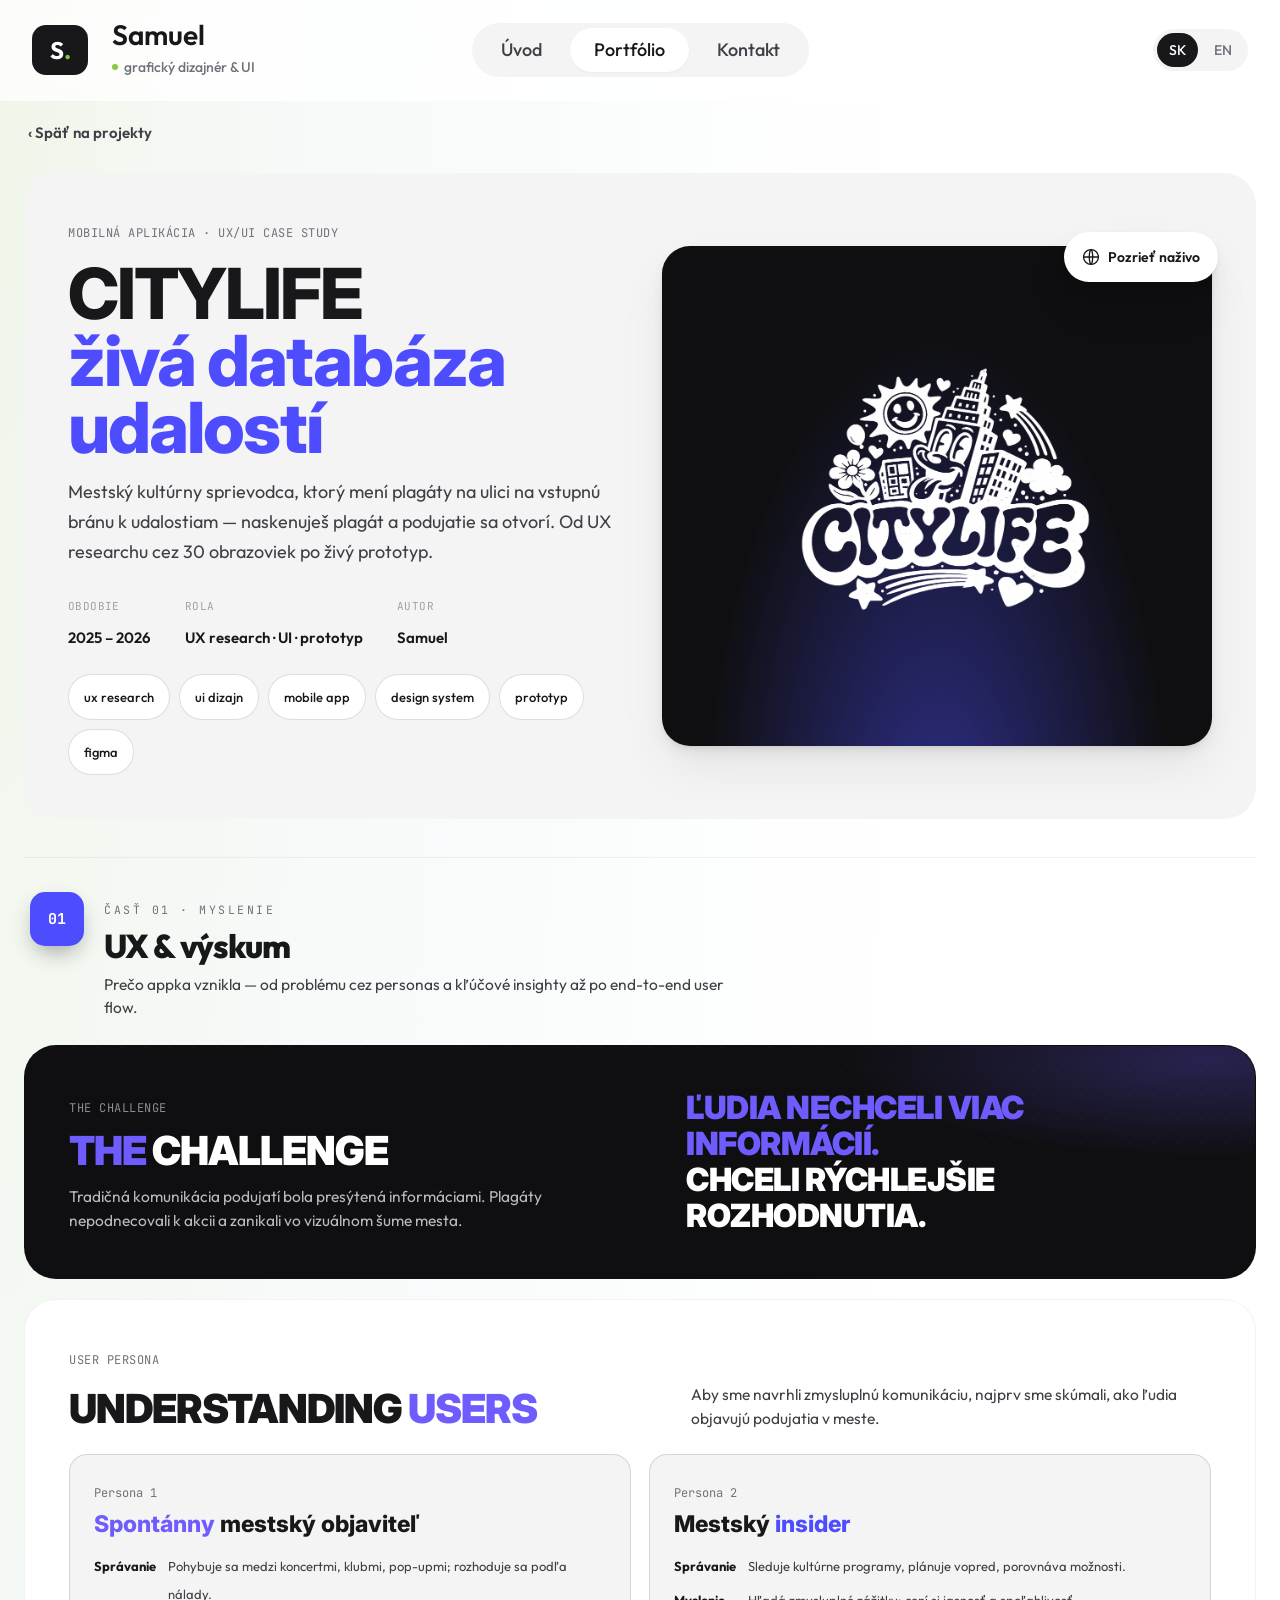
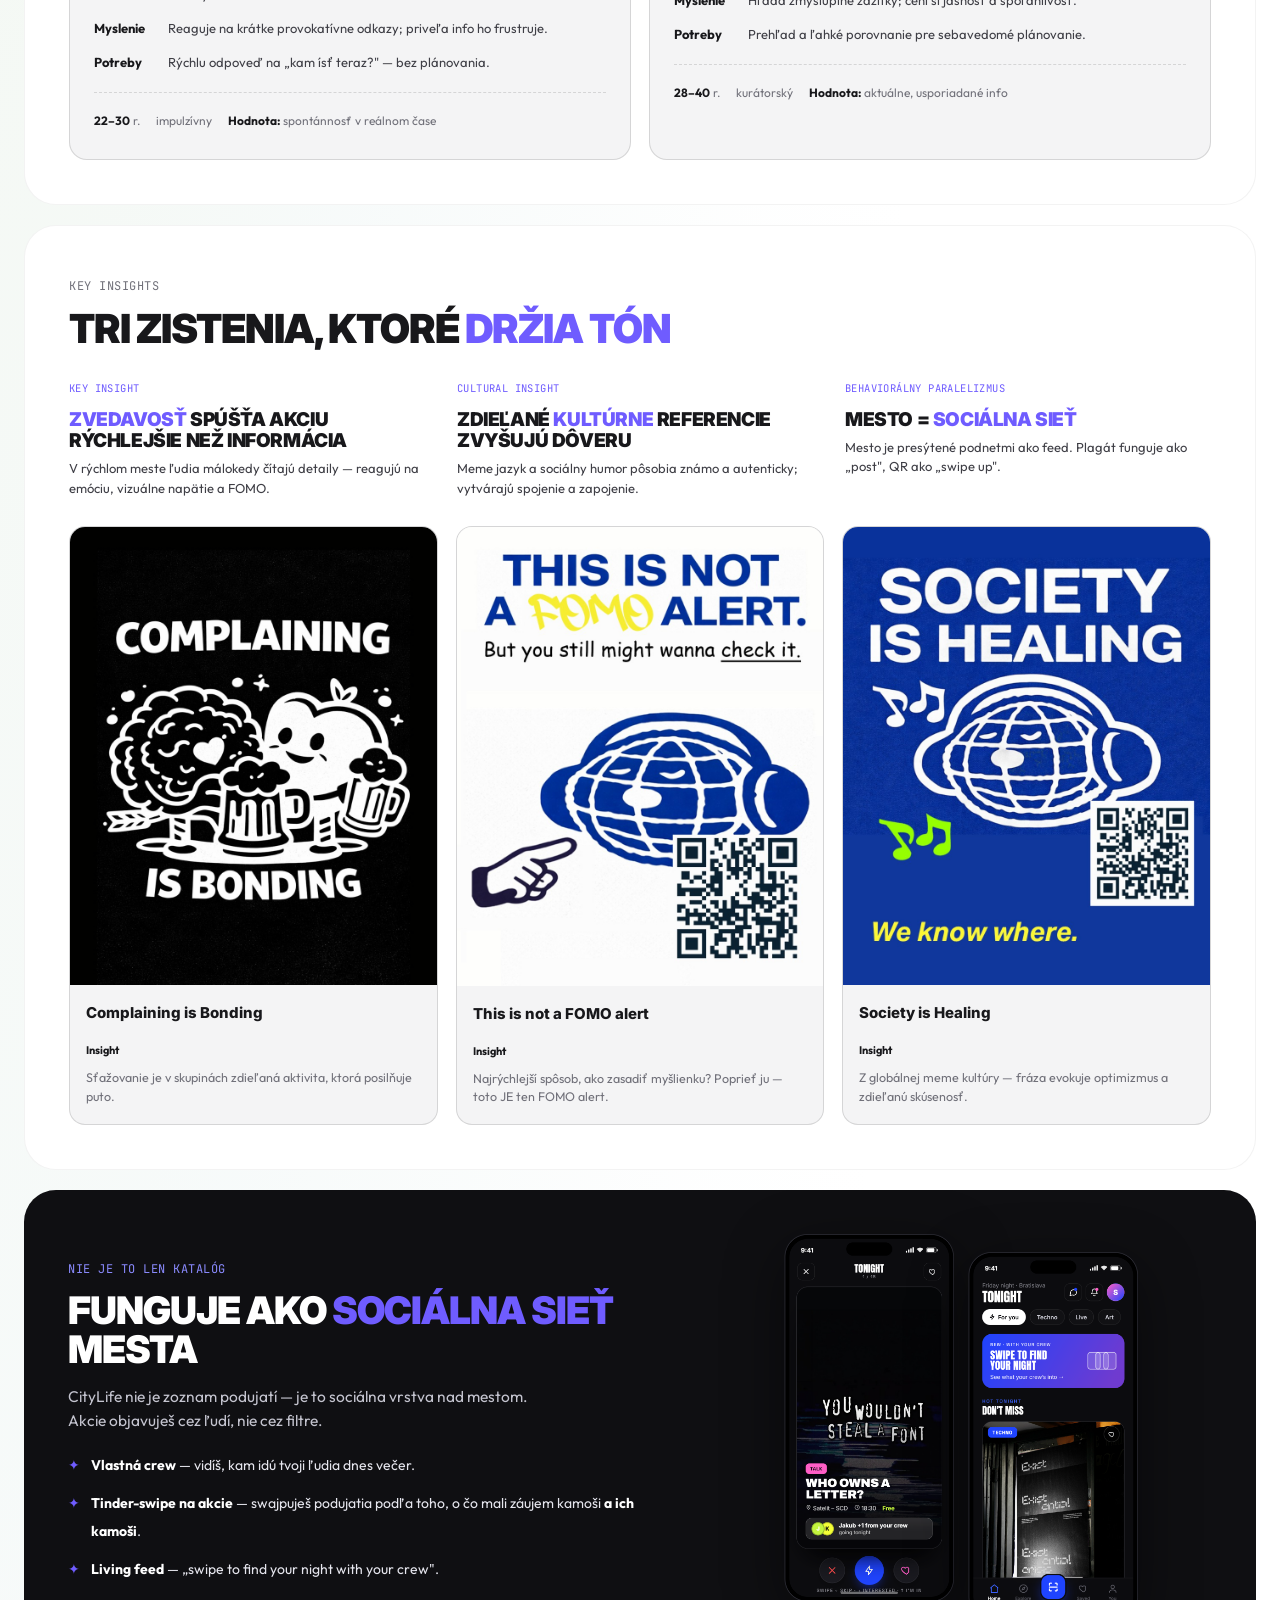
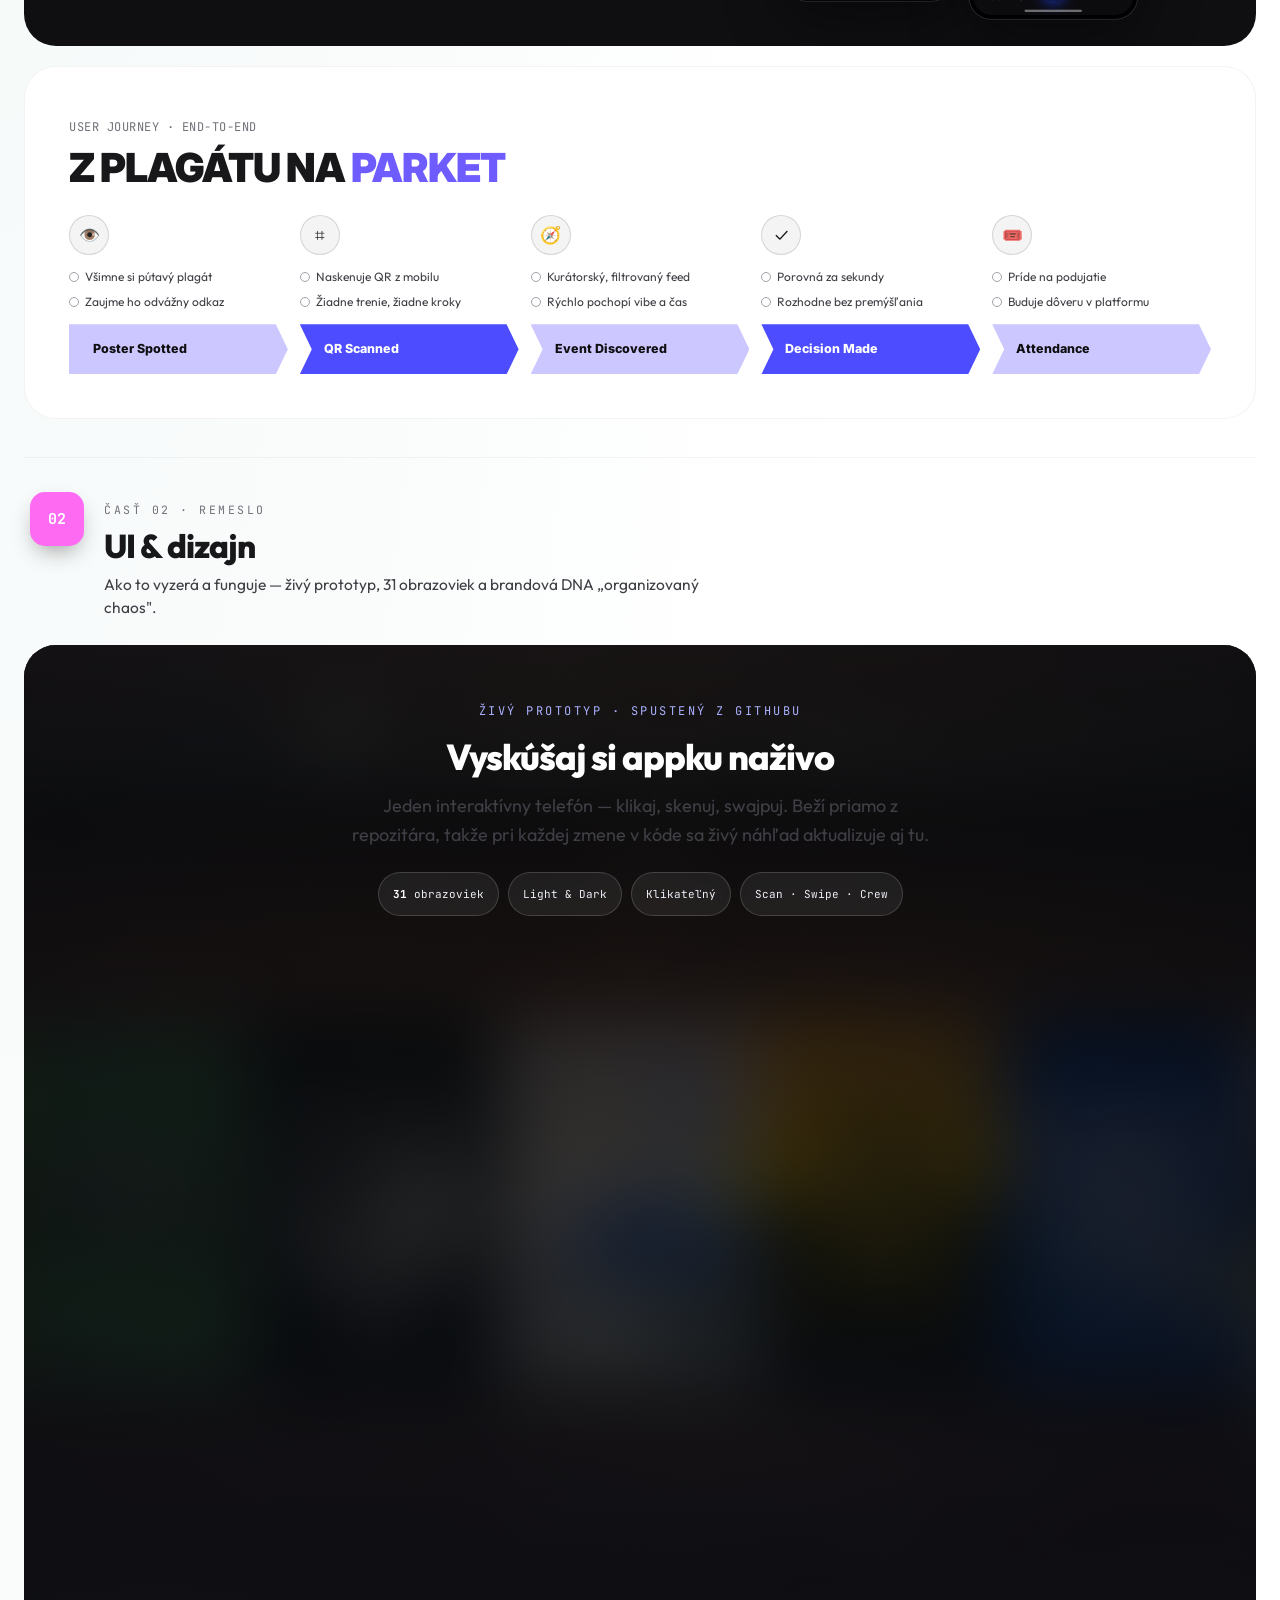
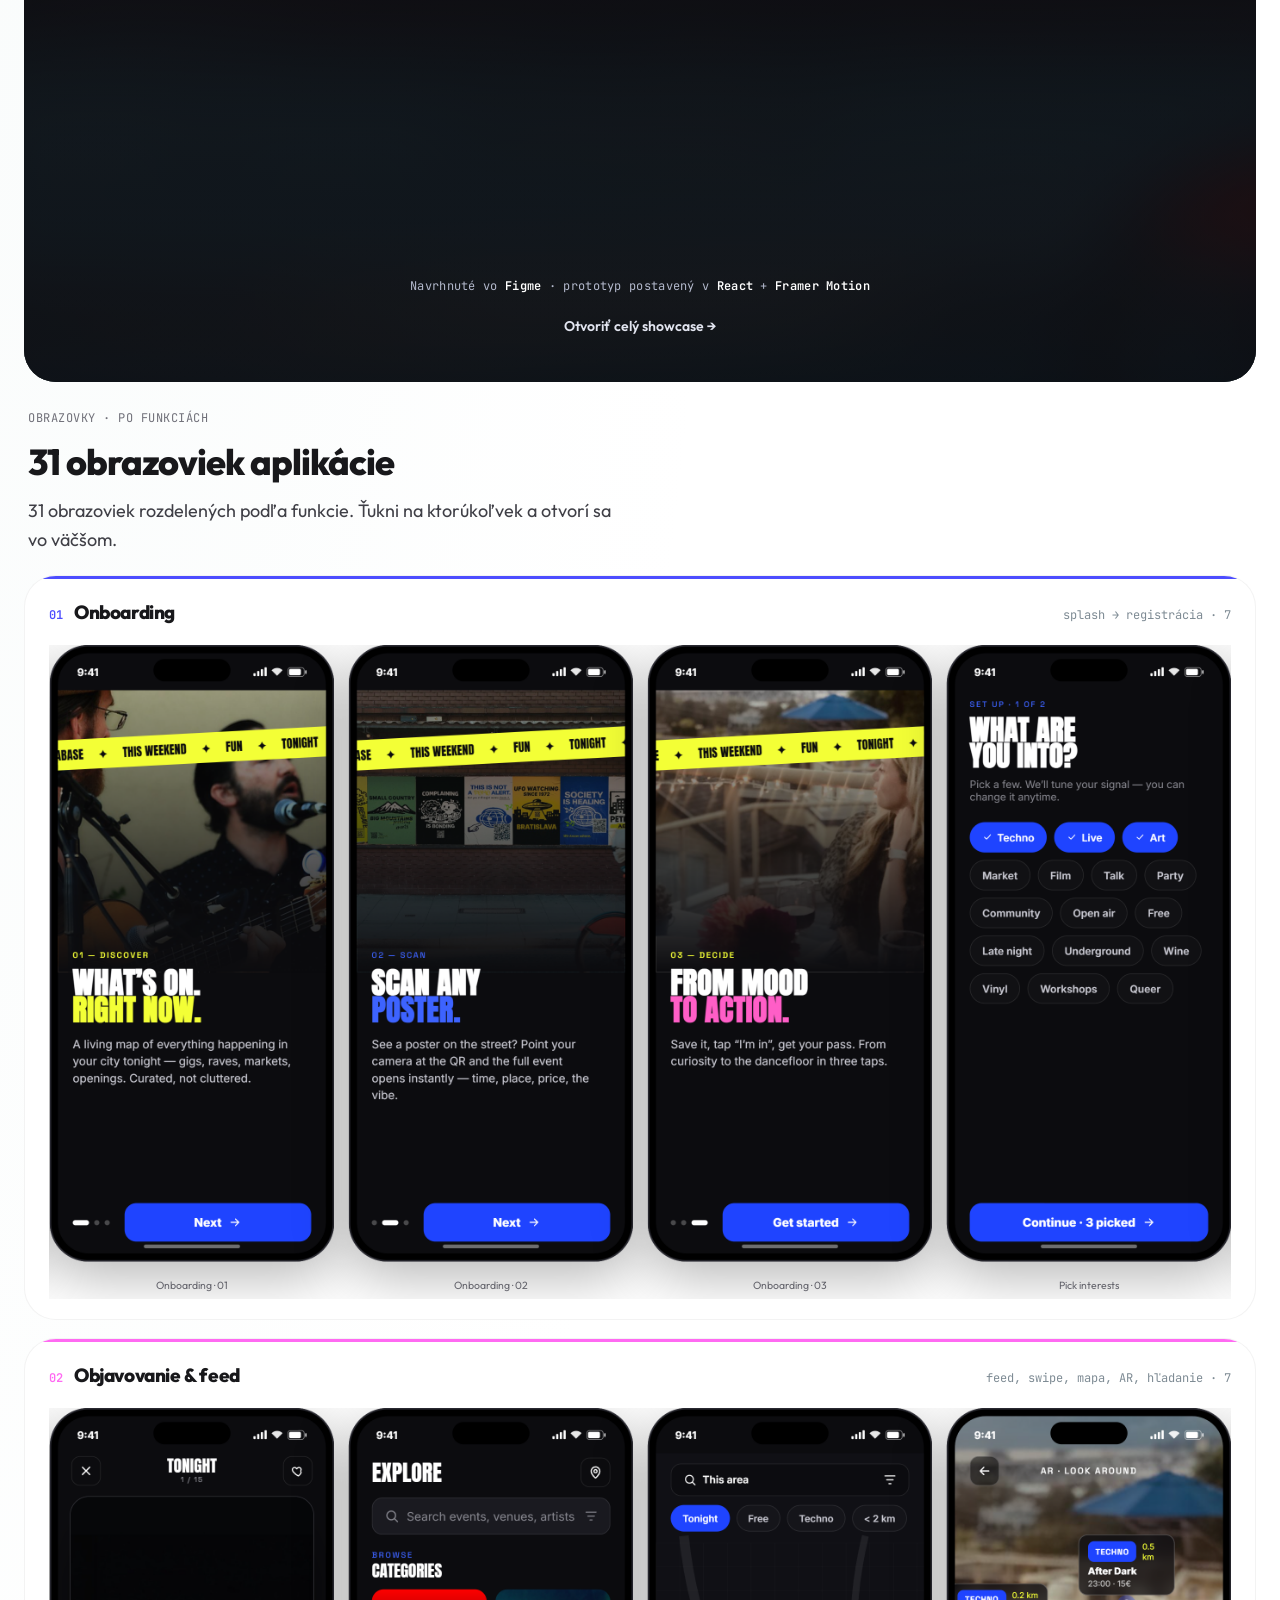
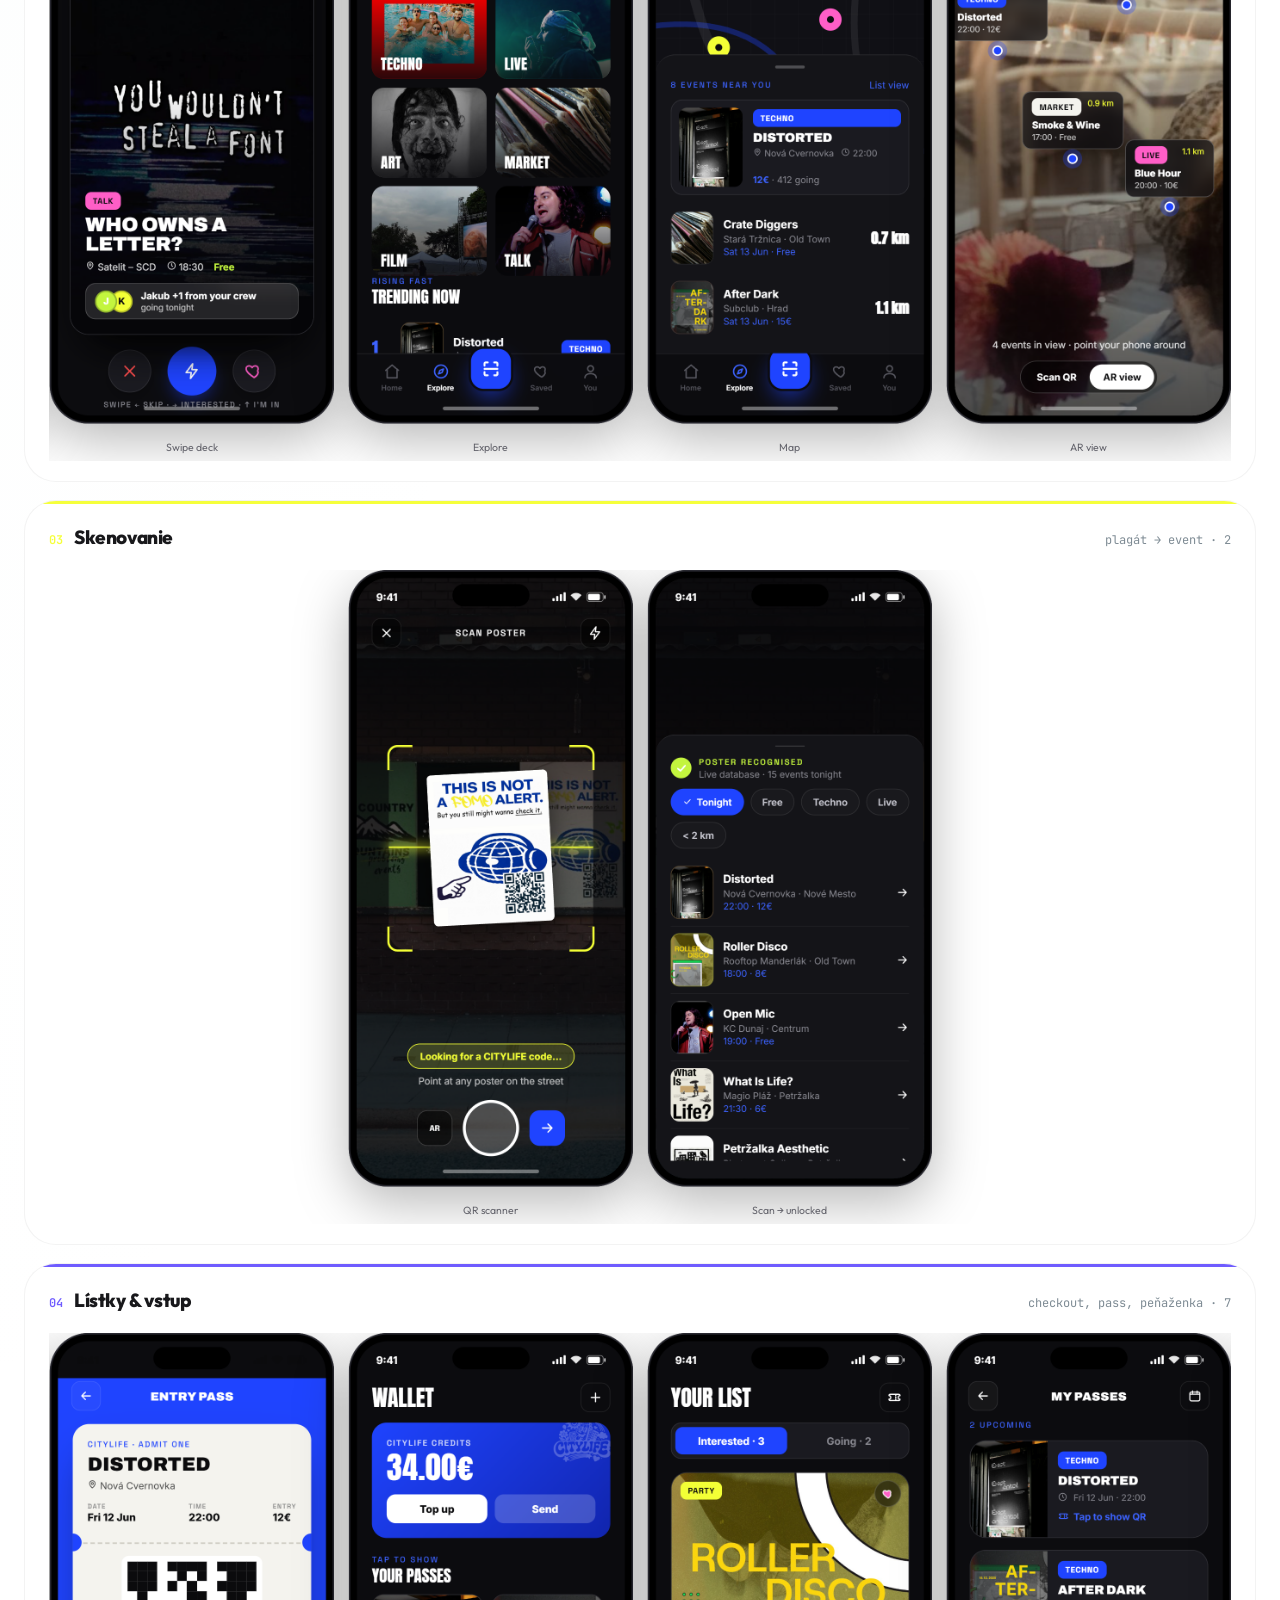
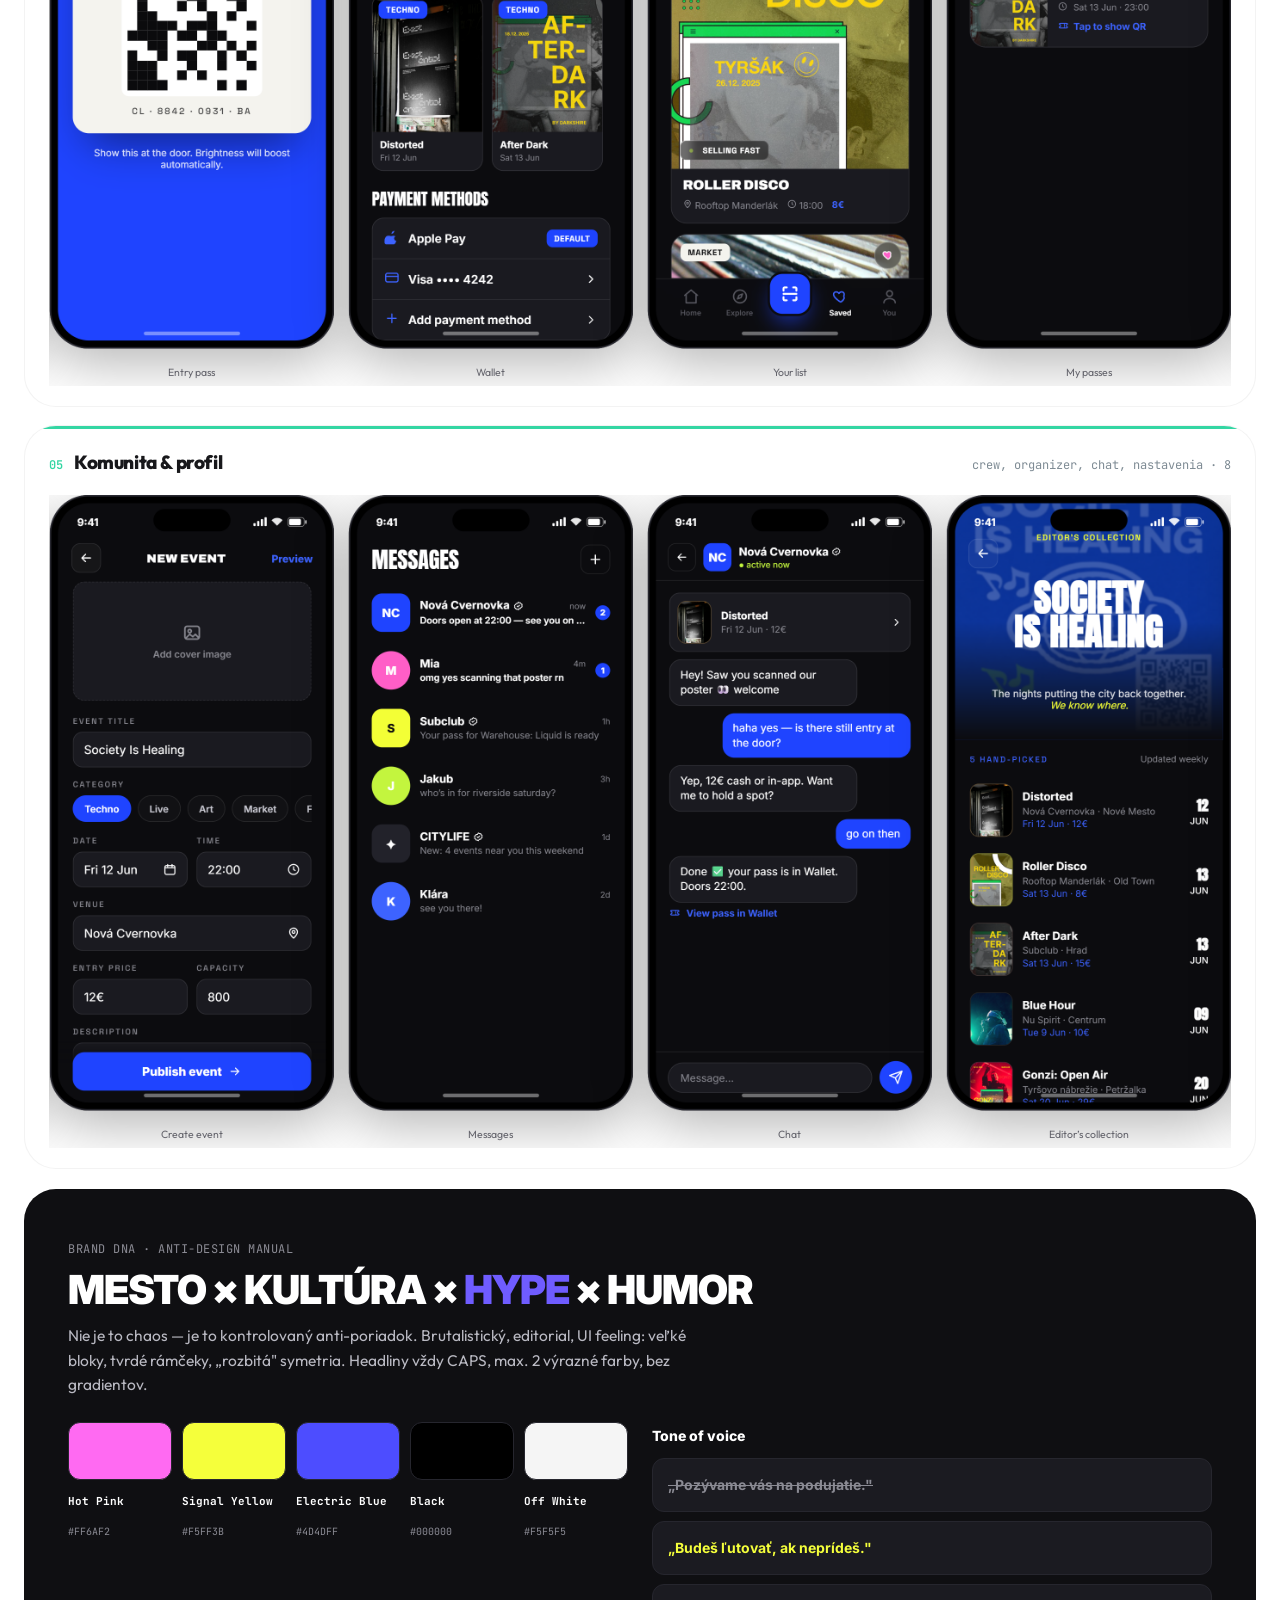
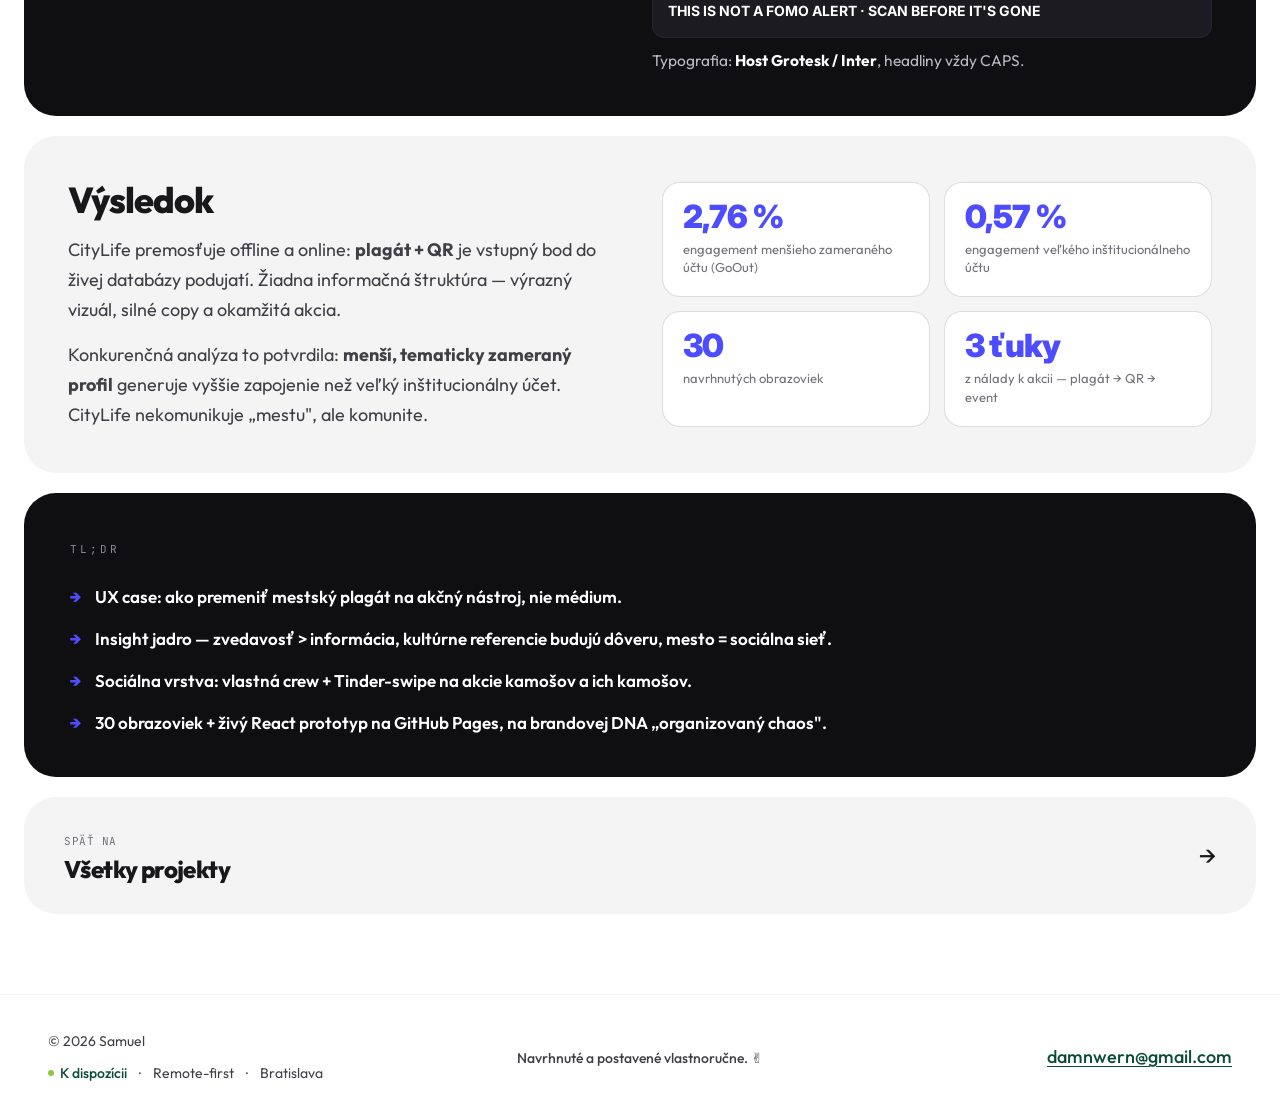
==== citylife.html @ a1015347 "Portfólio: Samuel — klon litvanyi.sk + case studies (Empiria, CityLife, Goldstein)" ====
<!DOCTYPE html>
<html lang="sk">
<head>
  <meta charset="UTF-8" />
  <meta name="viewport" content="width=device-width, initial-scale=1.0" />
  <title>CityLife — UX case study · Samuel</title>
  <meta name="description" content="UX/UI case study: CityLife — mestský kultúrny sprievodca, ktorý mení plagáty na vstupnú bránu k udalostiam. Personas, insighty, user journey a živý prototyp." />
  <link rel="preconnect" href="https://fonts.googleapis.com" />
  <link rel="preconnect" href="https://fonts.gstatic.com" crossorigin />
  <link href="https://fonts.googleapis.com/css2?family=Outfit:wght@100..900&family=JetBrains+Mono:wght@400;500&family=Inter:wght@400;500;600;700;800;900&display=swap" rel="stylesheet" />
  <link rel="stylesheet" href="styles.css" />
  <style>
    :root{ --cl-ink:#0F0F12; --cl-blue:#4D4DFF; --cl-pink:#FF6AF2; --cl-yellow:#F5FF3B; --cl-violet:#6f5cff; }

    .ec{ max-width:var(--content-max-width,1376px); margin-inline:auto; padding:0 var(--space-6) 80px; display:flex; flex-direction:column; gap:20px; }
    .ec-back{ display:inline-flex; align-items:center; gap:8px; font-weight:600; color:var(--ink-soft); padding:18px 4px 6px; font-size:15px; }
    .ec-back:hover{ color:var(--ink); }
    .ec-card{ background:var(--bg-card); border-radius:var(--radius-card); padding:44px; }
    .ec-split{ display:grid; grid-template-columns:1fr 1fr; gap:44px; align-items:center; }
    .ec-eyebrow{ font-family:var(--font-mono); font-size:12px; letter-spacing:.5px; text-transform:uppercase; color:var(--ink-muted); }
    .ec h1.ec-title{ font-size:clamp(44px,5.5vw,72px); font-weight:800; letter-spacing:-2px; line-height:.95; margin:14px 0 0; font-family:'Inter',sans-serif; }
    .ec h1.ec-title span{ color:var(--cl-blue); }
    .ec h2.ec-h{ font-size:clamp(26px,3vw,36px); font-weight:800; letter-spacing:-1px; line-height:1.1; }
    .ec p.ec-p{ font-size:18px; line-height:1.65; color:var(--ink-soft); margin-top:16px; max-width:600px; }
    .ec-meta{ display:flex; gap:34px; flex-wrap:wrap; margin-top:26px; }
    .ec-meta small{ display:block; font-family:var(--font-mono); font-size:11px; letter-spacing:.4px; text-transform:uppercase; color:var(--ink-faint); margin-bottom:3px; }
    .ec-meta b{ font-size:15px; font-weight:600; }
    .ec-tags{ display:flex; flex-wrap:wrap; gap:9px; margin-top:22px; }
    .ec-tags span{ font-size:13px; font-weight:500; padding:8px 15px; border-radius:9999px; background:#fff; border:1px solid var(--border-strong); }

    .ec-hero-visual{ position:relative; }
    .ec-live-pill{ position:absolute; top:-14px; right:-6px; z-index:3; display:inline-flex; align-items:center; gap:8px; background:#fff; box-shadow:var(--shadow-elevation-4); border-radius:9999px; padding:11px 18px; font-weight:600; font-size:14px; }
    .ec-live-pill svg{ width:18px; height:18px; }
    .cl-cover{ position:relative; background:var(--cl-ink); border-radius:28px; overflow:hidden; min-height:500px; display:flex; flex-direction:column; align-items:center; justify-content:center; text-align:center; padding:40px; box-shadow:var(--shadow-elevation-4); }
    .cl-cover::before{ content:""; position:absolute; inset:0; background:radial-gradient(ellipse at 50% 120%, rgba(77,77,255,.5), transparent 60%); }
    .cl-cover img{ width:min(94%,480px); position:relative; z-index:2; }

    /* light research section */
    /* phase chapter dividers — split UX / UI */
    .cl-phase{ display:flex; align-items:flex-start; gap:20px; padding:34px 6px 6px; border-top:1px solid var(--border); margin-top:18px; }
    .cl-phase .num{ font-family:var(--font-mono); font-weight:700; font-size:15px; color:#fff; min-width:54px; height:54px; border-radius:15px; display:grid; place-items:center; flex:0 0 auto; box-shadow:0 10px 24px -8px rgba(0,0,0,.45); }
    .cl-phase .tx{ padding-top:2px; }
    .cl-phase .lab{ font-family:var(--font-mono); font-size:11.5px; letter-spacing:2.5px; text-transform:uppercase; color:var(--ink-muted); }
    .cl-phase h2{ font-size:33px; font-weight:800; letter-spacing:-.9px; line-height:1.04; margin-top:5px; }
    .cl-phase p{ color:var(--ink-soft); font-size:15.5px; line-height:1.5; margin-top:9px; max-width:64ch; }
    .cl-sec{ background:#fff; border:1px solid var(--border); border-radius:var(--radius-card); padding:44px; }
    /* dark variant (challenge) */
    .cl-sec--dark{ position:relative; overflow:hidden; background:var(--cl-ink); border-color:transparent; color:#fff; }
    .cl-sec--dark::before{ content:''; position:absolute; inset:0; pointer-events:none; background:radial-gradient(42% 60% at 96% 6%, rgba(111,92,255,.26), transparent 70%); }
    .cl-sec--dark::after{ content:''; position:absolute; inset:0; pointer-events:none; background-image:radial-gradient(circle at 1px 1px, rgba(255,255,255,.05) 1px, transparent 0); background-size:24px 24px; opacity:.5; }
    .cl-sec--dark > *{ position:relative; z-index:1; }
    .cl-sec--dark .cl-kicker{ color:#8b8b94; }
    .cl-sec--dark .cl-big{ color:#fff; }
    .cl-sec--dark .cl-body{ color:#b9b9c2; }
    .cl-sec--dark .cl-challenge .stmt{ color:#fff; }
    .cl-kicker{ font-family:var(--font-mono); font-size:12px; text-transform:uppercase; letter-spacing:.5px; color:var(--ink-muted); }
    .cl-big{ font-family:'Inter',sans-serif; font-weight:900; font-size:clamp(26px,3.6vw,40px); line-height:1.05; letter-spacing:-1px; text-transform:uppercase; color:var(--ink); }
    .cl-big .v{ color:var(--cl-violet); }
    .cl-body{ color:var(--ink-soft); font-size:15.5px; line-height:1.55; margin-top:12px; max-width:52ch; }

    /* challenge — slim */
    .cl-challenge{ display:grid; grid-template-columns:1.1fr 1fr; gap:40px; align-items:center; }
    .cl-challenge .stmt{ font-family:'Inter',sans-serif; font-weight:900; text-transform:uppercase; font-size:clamp(22px,2.8vw,32px); line-height:1.12; letter-spacing:-.5px; }
    .cl-challenge .stmt .v{ color:var(--cl-violet); }

    /* personas — compact 2-col */
    .cl-personas{ display:grid; grid-template-columns:1fr 1fr; gap:18px; margin-top:24px; }
    .cl-persona{ background:var(--bg-card); border:1px solid var(--border-strong); border-radius:18px; padding:24px; }
    .cl-persona .pn{ font-size:12px; color:var(--ink-muted); font-family:var(--font-mono); }
    .cl-persona h3{ font-family:'Inter',sans-serif; font-weight:800; font-size:23px; margin:3px 0 14px; }
    .cl-persona h3 .v{ color:var(--cl-violet); } .cl-persona h3 .b{ color:var(--cl-blue); }
    .cl-persona .rows{ display:grid; grid-template-columns:auto 1fr; gap:6px 12px; font-size:13px; }
    .cl-persona .rows b{ color:var(--ink); font-weight:700; }
    .cl-persona .rows span{ color:var(--ink-soft); }
    .cl-persona .foot{ margin-top:16px; padding-top:14px; border-top:1px dashed var(--border-strong); display:flex; flex-wrap:wrap; gap:6px 16px; font-size:12px; color:var(--ink-muted); }
    .cl-persona .foot b{ color:var(--ink); }

    /* insights — 3 statements + 3 posters, one section */
    .cl-ins3{ display:grid; grid-template-columns:repeat(3,1fr); gap:22px; margin-top:24px; }
    .cl-ins3 .it .lab{ font-family:var(--font-mono); font-size:10.5px; text-transform:uppercase; letter-spacing:.4px; color:var(--cl-violet); }
    .cl-ins3 .it h3{ font-family:'Inter',sans-serif; font-weight:900; font-size:19px; line-height:1.12; text-transform:uppercase; letter-spacing:-.4px; margin:7px 0 8px; }
    .cl-ins3 .it h3 .v{ color:var(--cl-violet); }
    .cl-ins3 .it p{ font-size:13px; color:var(--ink-soft); line-height:1.5; }
    .cl-posters{ display:grid; grid-template-columns:repeat(3,1fr); gap:18px; margin-top:28px; }
    .cl-pcard{ border:1px solid var(--border-strong); border-radius:16px; overflow:hidden; background:var(--bg-card); }
    .cl-pcard img{ width:100%; height:auto; display:block; }
    .cl-pcard .pc{ padding:14px 16px 18px; }
    .cl-pcard .pc h4{ font-family:'Inter',sans-serif; font-weight:800; font-size:15px; }
    .cl-pcard .pc .l{ font-size:11px; font-weight:700; color:var(--ink); margin:9px 0 4px; }
    .cl-pcard .pc p{ font-size:12.5px; color:var(--ink-muted); line-height:1.5; }

    /* social layer callout */
    .cl-social{ background:var(--cl-ink); border-radius:var(--radius-card); padding:44px; color:#fff; display:grid; grid-template-columns:1.2fr 1fr; gap:40px; align-items:center; overflow:hidden; }
    .cl-social::before{ }
    .cl-social .cl-kicker{ color:#8b8bff; }
    .cl-social h2{ font-family:'Inter',sans-serif; font-weight:900; font-size:clamp(26px,3.4vw,38px); text-transform:uppercase; letter-spacing:-1px; line-height:1.04; margin-top:8px; }
    .cl-social h2 .v{ color:var(--cl-violet); } .cl-social h2 .y{ color:var(--cl-yellow); }
    .cl-social p{ color:#c4c4cf; font-size:15.5px; line-height:1.6; margin-top:14px; max-width:46ch; }
    .cl-social .feats{ display:flex; flex-direction:column; gap:10px; margin-top:18px; }
    .cl-social .feats div{ display:flex; gap:11px; align-items:baseline; font-size:14px; color:#e6e6ee; }
    .cl-social .feats b{ color:#fff; }
    .cl-social .feats span.e{ color:var(--cl-violet); font-weight:800; }
    .cl-social .phones{ display:flex; gap:14px; justify-content:center; }
    .cl-social .phones img{ width:46%; max-width:170px; border-radius:18px; filter:drop-shadow(0 16px 30px rgba(0,0,0,.45)); }
    .cl-social .phones img:nth-child(2){ transform:translateY(18px); }

    /* journey / flow chain — light */
    .cl-flow{ display:grid; grid-template-columns:repeat(5,1fr); gap:12px; margin-top:26px; }
    .cl-fcol{ display:flex; flex-direction:column; }
    .cl-ficon{ width:40px; height:40px; border-radius:50%; background:var(--bg-card); border:1px solid var(--border-strong); display:grid; place-items:center; font-size:17px; margin-bottom:14px; }
    .cl-fcol ul{ list-style:none; display:flex; flex-direction:column; gap:8px; flex:1; padding-bottom:14px; }
    .cl-fcol li{ position:relative; padding-left:16px; color:var(--ink-soft); font-size:12px; line-height:1.4; }
    .cl-fcol li::before{ content:""; position:absolute; left:0; top:3px; width:10px; height:10px; border-radius:50%; border:1px solid var(--ink-faint); }
    .cl-chev{ position:relative; padding:11px 12px 11px 24px; color:#fff; font-weight:800; font-size:12.5px; font-family:'Inter',sans-serif; clip-path:polygon(0 0, calc(100% - 12px) 0, 100% 50%, calc(100% - 12px) 100%, 0 100%, 12px 50%); }
    .cl-fcol:first-child .cl-chev{ clip-path:polygon(0 0, calc(100% - 12px) 0, 100% 50%, calc(100% - 12px) 100%, 0 100%); }
    .cl-chev.b{ background:var(--cl-blue); } .cl-chev.l{ background:#cdc7ff; color:var(--cl-ink); }

    /* live prototype — single phone on a blurred-poster stage */
    .ec-livesec{ position:relative; overflow:hidden; background:#0B0D12; border-radius:var(--radius-card); padding:50px 44px 42px; text-align:center; color:#fff; }
    .ec-livesec::before{ content:''; position:absolute; inset:-70px; pointer-events:none; background:url('assets/citylife/posters/wall.jpg') center/cover no-repeat; filter:blur(38px) brightness(.62) saturate(1.4); opacity:.72; }
    .ec-livesec::after{ content:''; position:absolute; inset:0; pointer-events:none; background:radial-gradient(74% 60% at 50% 22%, transparent, rgba(8,10,16,.5) 82%), linear-gradient(180deg, rgba(8,10,16,.22), rgba(8,10,16,.7)); }
    .ec-livesec > *{ position:relative; z-index:1; }
    .ec-livesec .ec-eyebrow{ color:#aab1ff; letter-spacing:2.5px; }
    .ec-livesec .ec-h{ color:#fff; }
    .ec-livesec .ec-p{ color:#e7e9f3; max-width:560px; margin-left:auto; margin-right:auto; }
    .live-feats{ display:flex; flex-wrap:wrap; justify-content:center; gap:9px; margin-top:22px; }
    .live-feats span{ font-family:var(--font-mono); font-size:11px; color:#eef0f8; background:rgba(255,255,255,.07); border:1px solid rgba(255,255,255,.16); border-radius:999px; padding:7px 14px; backdrop-filter:blur(4px); }
    .live-feats span b{ color:#fff; font-weight:700; }
    .ec-liveframe{ display:flex; justify-content:center; margin-top:26px; }
    .ec-liveframe iframe{ width:404px; height:912px; border:0; background:transparent; }
    .live-tech{ margin-top:18px; font-family:var(--font-mono); font-size:12px; letter-spacing:.3px; color:#b3b9cc; }
    .live-tech b{ color:#fff; font-weight:600; }
    .ec-openlink{ display:inline-flex; align-items:center; gap:8px; margin-top:12px; font-weight:600; font-size:14px; color:#e2e5f0; }
    .ec-openlink:hover{ color:#fff; }

    /* screens board — compact carousels */
    .ec-appshow{ position:relative; background:#fff; border:1px solid var(--border); border-radius:var(--radius-card); padding:22px 24px 20px; overflow:hidden; }
    .ec-appshow::before{ content:''; position:absolute; top:0; left:0; right:0; height:3px; background:var(--acc,#4D4DFF); }
    .appshow-h{ display:flex; align-items:baseline; gap:11px; margin-bottom:16px; }
    .appshow-h .n{ font-family:var(--font-mono); font-size:12px; color:var(--acc,#4D4DFF); font-weight:600; }
    .appshow-h h3{ color:var(--ink); font-size:19px; font-weight:800; letter-spacing:-.4px; }
    .appshow-h .sub2{ color:#7e8b94; font-size:12px; font-family:var(--font-mono); margin-left:auto; }
    .carousel{ display:flex; gap:14px; overflow-x:auto; scroll-snap-type:x mandatory; scrollbar-width:none; -webkit-overflow-scrolling:touch; }
    .carousel::-webkit-scrollbar{ display:none; }
    .carousel.few{ justify-content:center; }
    .ec-shot{ flex:0 0 calc((100% - 42px)/4); scroll-snap-align:start; cursor:pointer; }
    .shot-fig{ position:relative; transition:transform .25s; }
    .ec-shot:hover .shot-fig{ transform:translateY(-6px); }
    .ec-shot img{ width:100%; display:block; filter:drop-shadow(0 16px 26px rgba(0,0,0,.28)); transition:filter .24s; }
    .ec-shot:hover img{ filter:drop-shadow(0 20px 34px rgba(0,0,0,.34)) brightness(.72); }
    .shot-mag{ position:absolute; left:50%; top:50%; transform:translate(-50%,-50%) scale(.78); width:50px; height:50px; border-radius:50%; background:var(--cl-yellow); display:grid; place-items:center; opacity:0; transition:opacity .22s, transform .22s; pointer-events:none; box-shadow:0 10px 26px rgba(0,0,0,.5); z-index:2; }
    .shot-mag svg{ width:23px; height:23px; }
    .ec-shot:hover .shot-mag{ opacity:1; transform:translate(-50%,-50%) scale(1); }
    .ec-shot > span{ display:block; text-align:center; font-size:10.5px; color:var(--ink-muted); margin-top:9px; }
    @media(max-width:880px){ .ec-shot{ flex:0 0 calc((100% - 14px)/2); } }
    .ec-lb{ position:fixed; inset:0; z-index:200; background:rgba(9,12,15,.94); backdrop-filter:blur(10px); display:none; align-items:center; justify-content:center; flex-direction:column; padding:40px 20px; }
    .ec-lb.open{ display:flex; }
    .ec-lb .big{ max-height:74vh; filter:drop-shadow(0 30px 60px rgba(0,0,0,.6)); border-radius:18px; }
    .ec-lb .cap{ color:#fff; margin-top:18px; text-align:center; max-width:520px; }
    .ec-lb .cap b{ font-size:18px; display:block; letter-spacing:-.3px; }
    .ec-lb .cap span{ color:#9aa6ae; font-size:14px; }
    .ec-lb .x{ position:absolute; top:22px; right:26px; width:46px; height:46px; border-radius:50%; background:rgba(255,255,255,.12); color:#fff; border:0; font-size:20px; cursor:pointer; }
    .ec-lb .arr{ position:absolute; top:50%; transform:translateY(-50%); width:52px; height:52px; border-radius:50%; background:rgba(255,255,255,.12); color:#fff; border:0; font-size:22px; cursor:pointer; }
    .ec-lb .arr:hover,.ec-lb .x:hover{ background:rgba(255,255,255,.22); }
    .ec-lb .prev{ left:24px; } .ec-lb .next{ right:24px; }

    /* brand DNA — dark moment */
    .cl-dna{ background:var(--cl-ink); border-radius:var(--radius-card); padding:44px; color:#fff; }
    .cl-dna .cl-kicker{ color:#8b8b94; } .cl-dna .cl-big{ color:#fff; }
    .cl-dna .cl-body{ color:#b9b9c2; max-width:62ch; }
    .cl-brand{ display:grid; grid-template-columns:1fr 1fr; gap:24px; margin-top:26px; }
    .cl-swatches{ display:flex; gap:10px; flex-wrap:wrap; }
    .cl-swatches .sw{ flex:1; min-width:78px; }
    .cl-swatches .sw i{ display:block; height:58px; border-radius:12px; border:1px solid #26262e; }
    .cl-swatches .sw b{ display:block; font-family:var(--font-mono); font-size:11px; margin-top:7px; color:#fff; }
    .cl-swatches .sw small{ font-family:var(--font-mono); font-size:10px; color:#8b8b94; }
    .cl-voice{ display:flex; flex-direction:column; gap:9px; margin-top:8px; }
    .cl-voice .v{ background:#1b1b21; border:1px solid #26262e; border-radius:12px; padding:12px 15px; font-family:'Inter',sans-serif; font-weight:700; font-size:14px; }
    .cl-voice .v.no{ color:#8b8b94; text-decoration:line-through; } .cl-voice .v.yes{ color:var(--cl-yellow); }

    /* result */
    .cl-stats{ display:grid; grid-template-columns:repeat(2,1fr); gap:14px; }
    .cl-stat{ background:#fff; border:1px solid var(--border-strong); border-radius:18px; padding:20px; }
    .cl-stat b{ font-family:'Inter',sans-serif; font-weight:900; font-size:32px; letter-spacing:-1px; color:var(--cl-blue); }
    .cl-stat span{ display:block; font-size:13px; color:var(--ink-muted); margin-top:4px; line-height:1.4; }

    .ec-tldr{ background:var(--cl-ink); border-radius:var(--radius-card); padding:40px 46px; color:#fff; }
    .ec-tldr .lbl{ font-family:var(--font-mono); font-size:11px; letter-spacing:3px; color:#8b8b94; }
    .ec-tldr ul{ list-style:none; margin-top:20px; display:flex; flex-direction:column; gap:14px; }
    .ec-tldr li{ font-size:17px; font-weight:600; display:flex; gap:14px; align-items:baseline; }
    .ec-tldr li::before{ content:"→"; color:var(--cl-blue); font-weight:800; }
    .ec-next{ display:flex; justify-content:space-between; align-items:center; background:var(--bg-card); border-radius:var(--radius-card); padding:28px 40px; }
    .ec-next small{ font-family:var(--font-mono); font-size:11px; letter-spacing:.5px; text-transform:uppercase; color:var(--ink-muted); }
    .ec-next b{ font-size:24px; font-weight:800; letter-spacing:-.6px; }
    .ec-next .ar{ font-size:26px; }

    @media (max-width:880px){
      .ec-card,.cl-sec,.cl-social,.cl-dna{ padding:28px; }
      .ec-split,.cl-challenge,.cl-personas,.cl-brand,.cl-stats,.cl-social{ grid-template-columns:1fr; }
      .cl-ins3,.cl-posters,.cl-flow{ grid-template-columns:1fr; }
      .ec-shots{ grid-template-columns:repeat(3,1fr); }
      .ec-lb .arr{ display:none; } .ec-liveframe iframe{ width:100%; max-width:392px; }
      .cl-social .phones img:nth-child(2){ transform:none; }
    }
  </style>
</head>
<body>

  <header class="header">
    <div class="header__left">
      <a href="index.html" class="header__logo" aria-label="Domov"><span class="header__mark">S<span>.</span></span></a>
      <div class="header__identity">
        <span class="header__name">Samuel</span>
        <span class="header__meta"><span class="header__meta-text">grafický dizajnér &amp; UI</span></span>
      </div>
    </div>
    <nav class="header__nav" aria-label="Hlavná navigácia">
      <a class="navpill" href="index.html">Úvod</a>
      <a class="navpill is-active" href="index.html">Portfólio</a>
      <a class="navpill" href="index.html">Kontakt</a>
    </nav>
    <div class="header__right">
      <span class="header__lang"><button class="pill is-active">SK</button><button class="pill">EN</button></span>
    </div>
  </header>

  <main class="ec">
    <a class="ec-back" href="index.html">‹ Späť na projekty</a>

    <!-- HERO -->
    <section class="ec-card ec-split">
      <div>
        <span class="ec-eyebrow">Mobilná aplikácia · UX/UI case study</span>
        <h1 class="ec-title">CITYLIFE<br><span>živá databáza udalostí</span></h1>
        <p class="ec-p">Mestský kultúrny sprievodca, ktorý mení plagáty na ulici na vstupnú bránu k udalostiam — naskenuješ plagát a podujatie sa otvorí. Od UX researchu cez 30 obrazoviek po živý prototyp.</p>
        <div class="ec-meta">
          <div><small>Obdobie</small><b>2025 – 2026</b></div>
          <div><small>Rola</small><b>UX research · UI · prototyp</b></div>
          <div><small>Autor</small><b>Samuel</b></div>
        </div>
        <div class="ec-tags"><span>ux research</span><span>ui dizajn</span><span>mobile app</span><span>design system</span><span>prototyp</span><span>figma</span></div>
      </div>
      <div class="ec-hero-visual">
        <a class="ec-live-pill" href="https://leumasdam.github.io/citylife-app/" target="_blank" rel="noopener">
          <svg viewBox="0 0 20 20" fill="none"><circle cx="10" cy="10" r="8.25" stroke="currentColor" stroke-width="1.5"/><path d="M1.75 10h16.5M10 1.75c2.5 2.4 2.5 13.85 0 16.5M10 1.75c-2.5 2.4-2.5 13.85 0 16.5" stroke="currentColor" stroke-width="1.5"/></svg>
          Pozrieť naživo
        </a>
        <div class="cl-cover">
          <img src="assets/citylife/brand-logo-white.png" alt="CityLife">
        </div>
      </div>
    </section>

    <!-- PHASE 01 — UX -->
    <div class="cl-phase">
      <span class="num" style="background:#4D4DFF">01</span>
      <div class="tx">
        <span class="lab">Časť 01 · myslenie</span>
        <h2>UX &amp; výskum</h2>
        <p>Prečo appka vznikla — od problému cez personas a kľúčové insighty až po end-to-end user flow.</p>
      </div>
    </div>

    <!-- CHALLENGE -->
    <section class="cl-sec cl-sec--dark">
      <div class="cl-challenge">
        <div>
          <span class="cl-kicker">The challenge</span>
          <h2 class="cl-big" style="margin-top:8px"><span class="v">The</span> challenge</h2>
          <p class="cl-body">Tradičná komunikácia podujatí bola presýtená informáciami. Plagáty nepodnecovali k akcii a zanikali vo vizuálnom šume mesta.</p>
        </div>
        <div class="stmt"><span class="v">Ľudia nechceli viac informácií.</span><br>Chceli rýchlejšie rozhodnutia.</div>
      </div>
    </section>

    <!-- PERSONAS -->
    <section class="cl-sec">
      <span class="cl-kicker">User persona</span>
      <div style="display:flex; justify-content:space-between; align-items:flex-end; gap:26px; flex-wrap:wrap; margin-top:8px">
        <h2 class="cl-big">Understanding <span class="v">users</span></h2>
        <p class="cl-body" style="margin:0">Aby sme navrhli zmysluplnú komunikáciu, najprv sme skúmali, ako ľudia objavujú podujatia v meste.</p>
      </div>
      <div class="cl-personas">
        <div class="cl-persona">
          <div class="pn">Persona 1</div>
          <h3><span class="v">Spontánny</span> mestský objaviteľ</h3>
          <div class="rows">
            <b>Správanie</b><span>Pohybuje sa medzi koncertmi, klubmi, pop-upmi; rozhoduje sa podľa nálady.</span>
            <b>Myslenie</b><span>Reaguje na krátke provokatívne odkazy; priveľa info ho frustruje.</span>
            <b>Potreby</b><span>Rýchlu odpoveď na „kam ísť teraz?" — bez plánovania.</span>
          </div>
          <div class="foot"><span><b>22–30</b> r.</span><span>impulzívny</span><span><b>Hodnota:</b> spontánnosť v reálnom čase</span></div>
        </div>
        <div class="cl-persona">
          <div class="pn">Persona 2</div>
          <h3>Mestský <span class="b">insider</span></h3>
          <div class="rows">
            <b>Správanie</b><span>Sleduje kultúrne programy, plánuje vopred, porovnáva možnosti.</span>
            <b>Myslenie</b><span>Hľadá zmysluplné zážitky; cení si jasnosť a spoľahlivosť.</span>
            <b>Potreby</b><span>Prehľad a ľahké porovnanie pre sebavedomé plánovanie.</span>
          </div>
          <div class="foot"><span><b>28–40</b> r.</span><span>kurátorský</span><span><b>Hodnota:</b> aktuálne, usporiadané info</span></div>
        </div>
      </div>
    </section>

    <!-- INSIGHTS (3 statements + 3 posters) -->
    <section class="cl-sec">
      <span class="cl-kicker">Key insights</span>
      <h2 class="cl-big" style="margin-top:8px">Tri zistenia, ktoré <span class="v">držia tón</span></h2>
      <div class="cl-ins3">
        <div class="it"><div class="lab">Key insight</div><h3><span class="v">Zvedavosť</span> spúšťa akciu rýchlejšie než informácia</h3><p>V rýchlom meste ľudia málokedy čítajú detaily — reagujú na emóciu, vizuálne napätie a FOMO.</p></div>
        <div class="it"><div class="lab">Cultural insight</div><h3>Zdieľané <span class="v">kultúrne</span> referencie zvyšujú dôveru</h3><p>Meme jazyk a sociálny humor pôsobia známo a autenticky; vytvárajú spojenie a zapojenie.</p></div>
        <div class="it"><div class="lab">Behaviorálny paralelizmus</div><h3>Mesto = <span class="v">sociálna sieť</span></h3><p>Mesto je presýtené podnetmi ako feed. Plagát funguje ako „post", QR ako „swipe up".</p></div>
      </div>
      <div class="cl-posters">
        <div class="cl-pcard"><img src="assets/citylife/posters/complain.jpg" alt="Complaining is Bonding"><div class="pc"><h4>Complaining is Bonding</h4><div class="l">Insight</div><p>Sťažovanie je v skupinách zdieľaná aktivita, ktorá posilňuje puto.</p></div></div>
        <div class="cl-pcard"><img src="assets/citylife/posters/fomo.jpg" alt="This is not a FOMO alert"><div class="pc"><h4>This is not a FOMO alert</h4><div class="l">Insight</div><p>Najrýchlejší spôsob, ako zasadiť myšlienku? Poprieť ju — toto JE ten FOMO alert.</p></div></div>
        <div class="cl-pcard"><img src="assets/citylife/posters/society.jpg" alt="Society is Healing"><div class="pc"><h4>Society is Healing</h4><div class="l">Insight</div><p>Z globálnej meme kultúry — fráza evokuje optimizmus a zdieľanú skúsenosť.</p></div></div>
      </div>
    </section>

    <!-- SOCIAL LAYER -->
    <section class="cl-social">
      <div>
        <span class="cl-kicker">Nie je to len katalóg</span>
        <h2>Funguje ako <span class="v">sociálna sieť</span> mesta</h2>
        <p>CityLife nie je zoznam podujatí — je to sociálna vrstva nad mestom. Akcie objavuješ cez ľudí, nie cez filtre.</p>
        <div class="feats">
          <div><span class="e">✦</span><span><b>Vlastná crew</b> — vidíš, kam idú tvoji ľudia dnes večer.</span></div>
          <div><span class="e">✦</span><span><b>Tinder-swipe na akcie</b> — swajpuješ podujatia podľa toho, o čo mali záujem kamoši <b>a ich kamoši</b>.</span></div>
          <div><span class="e">✦</span><span><b>Living feed</b> — „swipe to find your night with your crew".</span></div>
        </div>
      </div>
      <div class="phones">
        <img src="assets/citylife/screens/screen-09.png" alt="Swipe deck">
        <img src="assets/citylife/screens/screen-08.png" alt="Home feed s crew">
      </div>
    </section>

    <!-- USER JOURNEY / FLOW -->
    <section class="cl-sec">
      <span class="cl-kicker">User journey · end-to-end</span>
      <h2 class="cl-big" style="margin-top:6px">Z plagátu na <span class="v">parket</span></h2>
      <div class="cl-flow">
        <div class="cl-fcol"><span class="cl-ficon">👁️</span><ul><li>Všimne si pútavý plagát</li><li>Zaujme ho odvážny odkaz</li></ul><span class="cl-chev l">Poster Spotted</span></div>
        <div class="cl-fcol"><span class="cl-ficon">⌗</span><ul><li>Naskenuje QR z mobilu</li><li>Žiadne trenie, žiadne kroky</li></ul><span class="cl-chev b">QR Scanned</span></div>
        <div class="cl-fcol"><span class="cl-ficon">🧭</span><ul><li>Kurátorský, filtrovaný feed</li><li>Rýchlo pochopí vibe a čas</li></ul><span class="cl-chev l">Event Discovered</span></div>
        <div class="cl-fcol"><span class="cl-ficon">✓</span><ul><li>Porovná za sekundy</li><li>Rozhodne bez premýšľania</li></ul><span class="cl-chev b">Decision Made</span></div>
        <div class="cl-fcol"><span class="cl-ficon">🎟️</span><ul><li>Príde na podujatie</li><li>Buduje dôveru v platformu</li></ul><span class="cl-chev l">Attendance</span></div>
      </div>
    </section>

    <!-- PHASE 02 — UI -->
    <div class="cl-phase">
      <span class="num" style="background:#FF6AF2">02</span>
      <div class="tx">
        <span class="lab">Časť 02 · remeslo</span>
        <h2>UI &amp; dizajn</h2>
        <p>Ako to vyzerá a funguje — živý prototyp, 31 obrazoviek a brandová DNA „organizovaný chaos".</p>
      </div>
    </div>

    <!-- LIVE PROTOTYP — single phone -->
    <section class="ec-livesec">
      <span class="ec-eyebrow">Živý prototyp · spustený z GitHubu</span>
      <h2 class="ec-h" style="margin-top:12px">Vyskúšaj si appku naživo</h2>
      <p class="ec-p" style="margin:14px auto 0">Jeden interaktívny telefón — klikaj, skenuj, swajpuj. Beží priamo z repozitára, takže pri každej zmene v kóde sa živý náhľad aktualizuje aj tu.</p>
      <div class="live-feats">
        <span><b>31</b> obrazoviek</span><span>Light &amp; Dark</span><span>Klikateľný</span><span>Scan · Swipe · Crew</span>
      </div>
      <div class="ec-liveframe">
        <iframe src="https://leumasdam.github.io/citylife-app/?embed&cb=5" title="Živý prototyp CityLife" loading="lazy" allow="fullscreen"></iframe>
      </div>
      <div class="live-tech">Navrhnuté vo <b>Figme</b> · prototyp postavený v <b>React</b> + <b>Framer&nbsp;Motion</b></div>
      <a class="ec-openlink" href="https://leumasdam.github.io/citylife-app/" target="_blank" rel="noopener">Otvoriť celý showcase →</a>
    </section>

    <!-- UI OBRAZOVKY -->
    <section>
      <div style="padding:0 4px;margin-bottom:20px">
        <span class="ec-eyebrow">Obrazovky · po funkciách</span>
        <h2 class="ec-h" style="margin-top:10px" id="shots-count">31 obrazoviek aplikácie</h2>
        <p class="ec-p" style="margin-top:14px">31 obrazoviek rozdelených podľa funkcie. Ťukni na ktorúkoľvek a otvorí sa vo väčšom.</p>
      </div>
      <div id="shots-groups" style="display:flex;flex-direction:column;gap:18px"></div>
    </section>

    <div class="ec-lb" id="lb">
      <button class="x" id="lb-x" aria-label="Zavrieť">✕</button>
      <button class="arr prev" id="lb-prev" aria-label="Predošlá">‹</button>
      <img class="big" id="lb-img" src="" alt="">
      <button class="arr next" id="lb-next" aria-label="Ďalšia">›</button>
      <div class="cap"><b id="lb-title"></b><span id="lb-cap"></span></div>
    </div>

    <!-- BRAND DNA -->
    <section class="cl-dna">
      <span class="cl-kicker">Brand DNA · anti-design manual</span>
      <h2 class="cl-big" style="margin-top:6px">Mesto × kultúra × <span class="v" style="color:var(--cl-violet)">hype</span> × humor</h2>
      <p class="cl-body">Nie je to chaos — je to kontrolovaný anti-poriadok. Brutalistický, editorial, UI feeling: veľké bloky, tvrdé rámčeky, „rozbitá" symetria. Headliny vždy CAPS, max. 2 výrazné farby, bez gradientov.</p>
      <div class="cl-brand">
        <div class="cl-swatches">
          <div class="sw"><i style="background:#FF6AF2"></i><b>Hot Pink</b><small>#FF6AF2</small></div>
          <div class="sw"><i style="background:#F5FF3B"></i><b>Signal Yellow</b><small>#F5FF3B</small></div>
          <div class="sw"><i style="background:#4D4DFF"></i><b>Electric Blue</b><small>#4D4DFF</small></div>
          <div class="sw"><i style="background:#000"></i><b>Black</b><small>#000000</small></div>
          <div class="sw"><i style="background:#F5F5F5"></i><b>Off White</b><small>#F5F5F5</small></div>
        </div>
        <div>
          <h4 style="font-family:'Inter';font-weight:800;font-size:14px;margin-bottom:4px;color:#fff">Tone of voice</h4>
          <div class="cl-voice">
            <div class="v no">„Pozývame vás na podujatie."</div>
            <div class="v yes">„Budeš ľutovať, ak neprídeš."</div>
            <div class="v">THIS IS NOT A FOMO ALERT · SCAN BEFORE IT'S GONE</div>
          </div>
          <p class="cl-body" style="margin-top:10px">Typografia: <b style="color:#fff">Host Grotesk / Inter</b>, headliny vždy CAPS.</p>
        </div>
      </div>
    </section>

    <!-- VÝSLEDOK -->
    <section class="ec-card ec-split">
      <div>
        <h2 class="ec-h">Výsledok</h2>
        <p class="ec-p">CityLife premosťuje offline a online: <b>plagát + QR</b> je vstupný bod do živej databázy podujatí. Žiadna informačná štruktúra — výrazný vizuál, silné copy a okamžitá akcia.</p>
        <p class="ec-p">Konkurenčná analýza to potvrdila: <b>menší, tematicky zameraný profil</b> generuje vyššie zapojenie než veľký inštitucionálny účet. CityLife nekomunikuje „mestu", ale komunite.</p>
      </div>
      <div class="cl-stats">
        <div class="cl-stat"><b>2,76 %</b><span>engagement menšieho zameraného účtu (GoOut)</span></div>
        <div class="cl-stat"><b>0,57 %</b><span>engagement veľkého inštitucionálneho účtu</span></div>
        <div class="cl-stat"><b>30</b><span>navrhnutých obrazoviek</span></div>
        <div class="cl-stat"><b>3 ťuky</b><span>z nálady k akcii — plagát → QR → event</span></div>
      </div>
    </section>

    <!-- TL;DR -->
    <section class="ec-tldr">
      <span class="lbl">TL;DR</span>
      <ul>
        <li>UX case: ako premeniť mestský plagát na akčný nástroj, nie médium.</li>
        <li>Insight jadro — zvedavosť &gt; informácia, kultúrne referencie budujú dôveru, mesto = sociálna sieť.</li>
        <li>Sociálna vrstva: vlastná crew + Tinder-swipe na akcie kamošov a ich kamošov.</li>
        <li>30 obrazoviek + živý React prototyp na GitHub Pages, na brandovej DNA „organizovaný chaos".</li>
      </ul>
    </section>

    <a class="ec-next" href="index.html">
      <div><small>Späť na</small><br><b>Všetky projekty</b></div>
      <span class="ar">→</span>
    </a>
  </main>

  <footer class="page-footer">
    <div class="page-footer__left">
      <span class="page-footer__copyright">© <span id="year">2026</span> Samuel</span>
      <span class="page-footer__info"><span class="page-footer__badge">K dispozícii</span><span class="page-footer__divider">·</span><span>Remote-first</span><span class="page-footer__divider">·</span><span>Bratislava</span></span>
    </div>
    <div class="page-footer__center"><span class="page-footer__message">Navrhnuté a postavené vlastnoručne. ✌️</span></div>
    <div class="page-footer__right"><a href="mailto:damnwern@gmail.com" class="page-footer__link">damnwern@gmail.com</a></div>
  </footer>

  <script>
    const DIR = 'assets/citylife/screens';
    const GROUPS = [
      { t:'Onboarding', s:'splash → registrácia', acc:'#4D4DFF', ids:['01','02','03','04','05','06','07'] },
      { t:'Objavovanie & feed', s:'feed, swipe, mapa, AR, hľadanie', acc:'#FF6AF2', ids:['08','09','10','11','12','13','14'] },
      { t:'Skenovanie', s:'plagát → event', acc:'#F5FF3B', ids:['15','16'] },
      { t:'Lístky & vstup', s:'checkout, pass, peňaženka', acc:'#6f5cff', ids:['17','18','19','20','21','22','23'] },
      { t:'Komunita & profil', s:'crew, organizer, chat, nastavenia', acc:'#34d6a3', ids:['24','25','26','27','28','29','30','31'] },
    ];
    let SHOTS = [];
    const lb=document.getElementById('lb'), lbImg=document.getElementById('lb-img'), lbT=document.getElementById('lb-title'), lbC=document.getElementById('lb-cap');
    let cur=0;
    fetch(DIR+'/_meta.json').then(r=>r.json()).then(meta=>{
      SHOTS = meta;
      const byId = Object.fromEntries(meta.map((s,i)=>[s.id,i]));
      const tile = (i)=>{ const s=SHOTS[i]; return `<div class="ec-shot" data-i="${i}"><div class="shot-fig"><img src="${DIR}/screen-${s.id}.png" alt="${s.title}" loading="lazy"><span class="shot-mag"><svg viewBox="0 0 24 24" fill="none" stroke="#0F0F12" stroke-width="2.4" stroke-linecap="round"><circle cx="11" cy="11" r="7.5"/><line x1="16.8" y1="16.8" x2="21" y2="21"/></svg></span></div><span>${s.title}</span></div>`; };
      document.getElementById('shots-groups').innerHTML = GROUPS.map((g,gi)=>{
        const shots = g.ids.map(id=>tile(byId[id])).join('');
        const few = g.ids.length<=4 ? ' few' : '';
        return `<div class="ec-appshow" style="--acc:${g.acc}">
          <div class="appshow-h"><span class="n">${String(gi+1).padStart(2,'0')}</span><h3>${g.t}</h3><span class="sub2">${g.s} · ${g.ids.length}</span></div>
          <div class="carousel${few}">${shots}</div></div>`;
      }).join('');
      document.querySelectorAll('.ec-shot').forEach(el=>el.addEventListener('click',()=>openLB(+el.dataset.i)));
      document.querySelectorAll('.carousel').forEach(setupCarousel);
    });

    function setupCarousel(track){
      if(track.classList.contains('few')) return; // málo screenov → bez posunu
      let timer=null;
      const stepW = ()=>{ const it=track.querySelector('.ec-shot'); return it? it.offsetWidth+14 : 0; };
      const tick = ()=>{
        const w=stepW(); if(!w) return;
        if(track.scrollLeft + track.clientWidth >= track.scrollWidth-6){ track.scrollTo({left:0,behavior:'smooth'}); }
        else { track.scrollBy({left:w,behavior:'smooth'}); }
      };
      const start=()=>{ if(!timer) timer=setInterval(tick,3000); };
      const stop=()=>{ clearInterval(timer); timer=null; };
      start();
      track.addEventListener('mouseenter',stop); track.addEventListener('mouseleave',start);
      track.addEventListener('pointerdown',stop);
    }
    function openLB(i){ cur=(i+SHOTS.length)%SHOTS.length; const s=SHOTS[cur]; lbImg.src=DIR+'/screen-'+s.id+'.png'; lbT.textContent=s.id+' · '+s.title; lbC.textContent=s.desc||''; lb.classList.add('open'); }
    function step(d){ openLB(cur+d); }
    document.getElementById('lb-x').addEventListener('click',()=>lb.classList.remove('open'));
    document.getElementById('lb-prev').addEventListener('click',()=>step(-1));
    document.getElementById('lb-next').addEventListener('click',()=>step(1));
    lb.addEventListener('click',e=>{ if(e.target===lb) lb.classList.remove('open'); });
    document.addEventListener('keydown',e=>{ if(!lb.classList.contains('open'))return; if(e.key==='Escape')lb.classList.remove('open'); if(e.key==='ArrowLeft')step(-1); if(e.key==='ArrowRight')step(1); });
  </script>
</body>
</html>
---- styles.css ----
/* ===== Design tokens — ported from litvanyi.sk ===== */
:root {
  --bg-page: #ffffff;
  --bg-card: #f4f4f5;
  --bg-sunken: #e4e4e7;
  --bg-elevated: #fafafa;
  --bg-hover: #f7f7f8;
  --ink: #18181b;
  --ink-strong: #27272a;
  --ink-soft: #3f3f46;
  --ink-muted: #71717a;
  --ink-faint: #a1a1aa;
  --border: rgba(24, 24, 27, .05);
  --border-strong: rgba(24, 24, 27, .14);
  --color-pdf-red: #c81e1f;
  --green-primary: #8dc63f;
  --green-dark: #0c4b3a;
  --green-light: #eaf3de;
  --teal-50: #ebf5f3;
  --teal-100: #d2e8e5;
  --teal: #20827c;

  --color-text-default: var(--ink);
  --color-text-muted: var(--ink-muted);
  --color-text-faint: var(--ink-faint);
  --color-text-inverse: #ffffff;
  --color-surface-card: var(--bg-card);
  --color-fill-subtle: var(--bg-card);
  --color-fill-inverse: #ffffff;
  --color-border-default: var(--border-strong);

  --font-body: "Outfit", system-ui, sans-serif;
  --font-mono: "JetBrains Mono", monospace;

  --text-display-m-size: 56px; --text-display-m-leading: 68px;
  --text-heading-l-size: 44px; --text-heading-l-leading: 56px;
  --text-heading-m-size: 36px; --text-heading-m-leading: 44px;
  --text-heading-s-size: 28px; --text-heading-s-leading: 36px;
  --text-body-xl-size: 22px; --text-body-xl-leading: 32px;
  --text-body-m-size: 18px; --text-body-m-leading: 28px;
  --text-body-s-size: 14px; --text-body-s-leading: 20px;
  --text-meta-label-size: 12px;

  --weight-medium: 500; --weight-semibold: 600; --weight-bold: 700;

  --space-1: 4px; --space-2: 8px; --space-3: 12px; --space-4: 16px;
  --space-5: 20px; --space-6: 24px; --space-8: 32px; --space-10: 40px;
  --space-12: 48px; --space-16: 64px; --space-20: 80px; --space-24: 96px;

  --radius-control: 12px; --radius-chip: 9999px; --radius-image: 20px;
  --radius-card: 32px;

  --shadow-card: 0 1px 3px rgba(24, 24, 27, .04);
  --shadow-card-hover: 0 8px 24px rgba(24, 24, 27, .08);
  --shadow-elevation-4: 0 .9px 2px -.9px rgba(0,0,0,.07), 0 2.7px 6px -1.9px rgba(0,0,0,.07), 0 7.2px 15.8px -2.8px rgba(0,0,0,.07), 0 22.5px 49.5px -3.7px rgba(0,0,0,.07);

  --ease: cubic-bezier(.32, .72, .2, 1);
  --dur-fast: .15s; --dur: .3s; --dur-morph: .55s;

  --content-max-width: 1376px;
  --gap-xs: var(--space-1); --gap-sm: var(--space-2); --gap-md: var(--space-3);
  --gap-lg: var(--space-6); --gap-xl: var(--space-8); --gap-3xl: var(--space-16);
  --inset-card-sm: var(--space-6); --inset-card-md: var(--space-10); --inset-card-lg: var(--space-12);
  --header-inset-x: var(--space-8); --header-inset-y: var(--space-8);
}

* , *::before, *::after { box-sizing: border-box; margin: 0; padding: 0; }
h1, h2, h3 { font-size: inherit; font-weight: inherit; }
html { overflow-x: hidden; }

body {
  font-family: var(--font-body);
  font-size: var(--text-body-m-size);
  line-height: var(--text-body-m-leading);
  color: var(--ink);
  background:
    radial-gradient(ellipse at 0% 0%,
      rgba(111,160,41,.10) 0%, rgba(81,149,83,.06) 11%,
      rgba(50,137,125,.04) 22%, rgba(204,226,223,.02) 44%, transparent 52%),
    var(--bg-page);
  -webkit-font-smoothing: antialiased;
}
a { color: inherit; text-decoration: none; }
svg, img { display: block; max-width: 100%; }
button { font-family: inherit; }

.container {
  max-width: var(--content-max-width);
  margin-inline: auto;
  display: flex;
  flex-direction: column;
  gap: var(--inset-card-lg);
  padding-inline: var(--space-6);
}

/* ===== Header (stays fixed during slide) ===== */
.header {
  position: sticky; top: 0; z-index: 50;
  display: grid;
  grid-template-columns: 1fr auto 1fr;
  align-items: center;
  padding-inline: var(--header-inset-x);
  padding-block: var(--space-5);
  width: 100%;
  background: color-mix(in srgb, var(--bg-page) 78%, transparent);
  backdrop-filter: blur(12px);
}
.header__left { display: flex; align-items: center; gap: var(--gap-lg); }
.header__logo {
  position: relative;
  display: flex; align-items: center; justify-content: center;
  width: 56px; height: 50px;
  background: var(--ink); color: #fff;
  border-radius: 14px;
  font-weight: var(--weight-bold);
}
.header__mark { font-size: 24px; }
.header__mark span { color: var(--green-primary); }
.header__identity { display: flex; flex-direction: column; gap: 2px; }
.header__name { font-size: var(--text-heading-s-size); font-weight: var(--weight-semibold); line-height: 1.1; }
.header__meta { display: inline-flex; align-items: center; gap: 6px; font-size: var(--text-body-s-size); font-weight: var(--weight-medium); color: var(--ink-muted); }
.header__meta::before { content: ""; width: 6px; height: 6px; border-radius: 50%; background: var(--green-primary); }

.header__nav { display: inline-flex; gap: 4px; background: var(--bg-card); border-radius: var(--radius-chip); padding: 5px; }
.navpill {
  border: none; cursor: pointer;
  padding: var(--gap-sm) var(--gap-lg);
  border-radius: var(--radius-chip);
  background: transparent; color: var(--ink-soft);
  font-size: var(--text-body-m-size); font-weight: var(--weight-medium);
  transition: background var(--dur) var(--ease), color var(--dur) var(--ease);
}
.navpill:hover { color: var(--ink); }
.navpill.is-active { background: var(--bg-page); color: var(--ink); box-shadow: var(--shadow-card); }

.header__right { display: flex; align-items: center; justify-content: flex-end; }
.header__lang { display: inline-flex; gap: 4px; background: var(--bg-card); border-radius: var(--radius-chip); padding: 4px; }
.pill { border: none; cursor: pointer; padding: var(--gap-sm) var(--gap-md); border-radius: var(--radius-chip); background: transparent; color: var(--ink-muted); font-size: var(--text-body-s-size); font-weight: var(--weight-medium); transition: background var(--dur) var(--ease), color var(--dur) var(--ease); }
.pill.is-active { background: var(--ink); color: #fff; }

/* ===== Stage / Views / slide transition ===== */
.stage { view-transition-name: page-content; }
.view { display: none; padding-block: var(--gap-3xl); }
.view.is-active { display: block; }

/* only page-content slides; header/footer stay put */
::view-transition-group(page-content) { animation-duration: var(--dur-morph); }
::view-transition-old(root), ::view-transition-new(root) { animation: none; mix-blend-mode: normal; }
html[data-slide="left"]::view-transition-old(page-content)  { animation: slideOutLeft  var(--dur-morph) var(--ease) both; }
html[data-slide="left"]::view-transition-new(page-content)  { animation: slideInRight var(--dur-morph) var(--ease) both; }
html[data-slide="right"]::view-transition-old(page-content) { animation: slideOutRight var(--dur-morph) var(--ease) both; }
html[data-slide="right"]::view-transition-new(page-content) { animation: slideInLeft  var(--dur-morph) var(--ease) both; }
@keyframes slideOutLeft  { to   { transform: translateX(-100%); opacity: 0; } }
@keyframes slideInRight  { from { transform: translateX(100%);  opacity: 0; } }
@keyframes slideOutRight { to   { transform: translateX(100%);  opacity: 0; } }
@keyframes slideInLeft   { from { transform: translateX(-100%); opacity: 0; } }
@media (prefers-reduced-motion: reduce) {
  ::view-transition-old(page-content), ::view-transition-new(page-content) { animation: none !important; }
}

/* card -> detail MORPH (expands from the clicked box, no sideways slide) */
::view-transition-group(case-morph) { animation-duration: var(--dur-morph); animation-timing-function: var(--ease); z-index: 5; }
::view-transition-old(case-morph), ::view-transition-new(case-morph) { height: 100%; }
/* during a morph the rest of the content just cross-fades, never slides */
html.is-morphing::view-transition-old(page-content),
html.is-morphing::view-transition-new(page-content) { animation-duration: var(--dur); }

/* ===== Hero ===== */
.hero { display: flex; flex-direction: column; gap: var(--gap-lg); }
.hero__title { font-size: var(--text-display-m-size); line-height: var(--text-display-m-leading); font-weight: var(--weight-semibold); letter-spacing: -.5px; white-space: pre-wrap; max-width: 20ch; }
.hero__wave { display: inline-block; width: 48px; height: 48px; vertical-align: middle; font-size: 44px; line-height: 1; transform-origin: 70% 70%; animation: wave 2.6s ease-in-out infinite; }
@keyframes wave { 0%,60%,100%{transform:rotate(0)} 10%{transform:rotate(14deg)} 20%{transform:rotate(-8deg)} 30%{transform:rotate(14deg)} 40%{transform:rotate(-4deg)} 50%{transform:rotate(10deg)} }
.hero__name { background: linear-gradient(90deg, var(--green-dark) 0%, var(--green-dark) 20%, var(--green-primary) 45%, #5ab784 55%, var(--green-dark) 80%, var(--green-dark) 100%); background-size: 200% 100%; -webkit-background-clip: text; background-clip: text; -webkit-text-fill-color: transparent; animation: gradient-shift 6s ease-in-out infinite; }
@keyframes gradient-shift { 0%{background-position:0% 50%} 50%{background-position:100% 50%} 100%{background-position:0% 50%} }
.hero__description { font-size: var(--text-body-xl-size); line-height: var(--text-body-xl-leading); font-weight: var(--weight-medium); max-width: 65ch; }
.hero__meta-row { display: flex; align-items: center; flex-wrap: wrap; gap: var(--gap-xl); }
.hero__location { display: flex; align-items: center; gap: var(--gap-md); color: var(--ink-faint); font-size: var(--text-body-m-size); font-weight: var(--weight-medium); }
.hero__location-icon { flex-shrink: 0; width: 24px; height: 24px; }
.hero__location--avail { color: var(--green-dark); }

.section-heading { font-size: var(--text-heading-m-size); line-height: var(--text-heading-m-leading); font-weight: var(--weight-semibold); }

/* ===== Bento grid ===== */
.bento-grid { display: grid; grid-template-columns: repeat(3, 1fr); grid-auto-rows: auto; gap: var(--gap-lg); width: 100%; }
.bento-stack { display: flex; flex-direction: column; gap: var(--gap-lg); }
.bento-stack > .case-card { flex: 1; min-height: 0; }

/* ===== CV card ===== */
.cv-card { display: flex; flex-direction: column; gap: var(--gap-lg); padding: var(--inset-card-lg); background: var(--color-surface-card); border-radius: var(--radius-card); overflow: hidden; cursor: pointer; color: inherit; transition: box-shadow var(--dur) var(--ease); }
.cv-card:hover { box-shadow: inset 0 0 60px rgba(0,0,0,.03); }
.cv-card__header { display: flex; align-items: center; gap: var(--gap-lg); }
.cv-card__pdf-badge { display: flex; align-items: center; justify-content: center; width: 48px; height: 48px; flex-shrink: 0; background: var(--color-pdf-red); border: 4px solid #fff; border-radius: var(--radius-control); box-shadow: var(--shadow-elevation-4); transition: transform var(--dur) var(--ease); }
.cv-card:hover .cv-card__pdf-badge { transform: translateX(-4px) rotate(-8deg) scale(.9); }
.cv-card__pdf-badge span { font-size: 17.6px; font-weight: var(--weight-bold); line-height: 1; color: #fff; }
.cv-card__title { flex: 1; position: relative; font-size: var(--text-heading-s-size); font-weight: var(--weight-semibold); line-height: var(--text-heading-s-leading); transition: transform var(--dur) var(--ease); }
.cv-card:hover .cv-card__title { transform: translateX(-4px); }
.cv-card__title-hover { position: absolute; inset: 0; visibility: hidden; }
.cv-card:hover .cv-card__title-default { visibility: hidden; }
.cv-card:hover .cv-card__title-hover { visibility: visible; }
.cv-card__arrow { flex-shrink: 0; width: 24px; height: 24px; }
.cv-card__tags { display: flex; flex-wrap: wrap; gap: var(--gap-sm); }
.cv-card__tag { display: flex; align-items: center; justify-content: center; padding: var(--gap-sm) var(--gap-md); background: var(--color-fill-subtle); border: 1px solid var(--color-border-default); border-radius: var(--radius-chip); font-size: var(--text-body-s-size); font-weight: var(--weight-medium); white-space: nowrap; }

/* ===== Case card ===== */
.case-card { position: relative; display: flex; flex-direction: column; justify-content: space-between; gap: var(--gap-lg); min-height: 280px; height: 100%; padding: var(--inset-card-md); background: var(--case-accent, var(--color-surface-card)); border-radius: var(--radius-card); overflow: hidden; color: inherit; cursor: pointer; transition: box-shadow var(--dur) var(--ease); }
.case-card::after { content: ""; position: absolute; inset: 0; border-radius: inherit; background: var(--case-accent, var(--color-surface-card)); mix-blend-mode: multiply; opacity: 0; pointer-events: none; transition: opacity var(--dur) var(--ease); }
.case-card:hover::after { opacity: .5; }
.case-card:hover { box-shadow: inset 0 0 60px rgba(0,0,0,.05); }
.case-card__top { display: flex; flex-direction: column; gap: var(--gap-sm); }
.case-card__title { position: relative; display: grid; font-size: var(--text-heading-s-size); font-weight: var(--weight-semibold); line-height: var(--text-heading-s-leading); }
.case-card__title-default, .case-card__title-hover { grid-area: 1 / 1; transition: opacity var(--dur) var(--ease); }
.case-card__title-hover { opacity: 0; }
.case-card:hover .case-card__title-default { opacity: 0; }
.case-card:hover .case-card__title-hover { opacity: 1; }
.case-card__description { font-size: var(--text-body-m-size); line-height: var(--text-body-m-leading); display: -webkit-box; -webkit-line-clamp: 3; -webkit-box-orient: vertical; overflow: hidden; }
.case-card__visual { position: relative; display: grid; place-items: center; flex: 1; min-height: 0; max-height: 360px; z-index: 1; }
.case-card__bottom { display: flex; flex-direction: column; gap: var(--gap-lg); margin-top: auto; z-index: 2; }
.case-card--portrait .case-card__bottom { position: absolute; bottom: 0; left: 0; right: 0; padding: var(--gap-3xl) var(--inset-card-md) var(--inset-card-md); background: linear-gradient(to bottom, transparent, var(--case-accent, var(--color-surface-card)) 40%); }
.case-card__actions { display: flex; align-items: center; justify-content: flex-end; gap: var(--gap-md); transition: transform var(--dur) var(--ease); }
.case-card:hover .case-card__actions { transform: translateX(6px); }
.case-card__globe { position: relative; display: flex; align-items: center; justify-content: center; width: 40px; height: 40px; border-radius: var(--radius-chip); border: 1px solid var(--color-border-default); background: var(--color-fill-inverse); transition: background var(--dur) var(--ease); }
.case-card__globe:hover { background: var(--color-fill-subtle); }
.case-card__cta { display: inline-flex; align-items: center; gap: var(--gap-sm); padding: var(--gap-md) var(--gap-lg); border-radius: var(--radius-chip); border: 1px solid var(--color-border-default); background: var(--color-fill-inverse); font-size: var(--text-body-s-size); font-weight: var(--weight-semibold); white-space: nowrap; transition: background var(--dur) var(--ease); }
.case-card__cta:hover { background: var(--color-fill-subtle); }

/* placeholder "screenshots" */
.shot { position: relative; width: 86%; max-width: 520px; border-radius: 10px; overflow: hidden; box-shadow: 0 .956px 11.83px rgba(0,0,0,.07), 0 18px 40px -18px rgba(0,0,0,.25); transition: transform var(--dur) var(--ease); }
.case-card:hover .shot { transform: scale(1.05); }
.shot--browser { aspect-ratio: 1440 / 1024; }
.shot--browser.shot--wide { aspect-ratio: 1920 / 900; width: 70%; }
.shot--phone { aspect-ratio: 390 / 844; width: 52%; border-radius: 22px; }
.shot__bar { position: absolute; top: 0; left: 0; right: 0; height: 30px; background: rgba(255,255,255,.85); display: flex; align-items: center; gap: 6px; padding-inline: 12px; z-index: 2; }
.shot__bar i { width: 9px; height: 9px; border-radius: 50%; background: rgba(0,0,0,.18); }
.shot__label { position: absolute; inset: 0; display: flex; align-items: center; justify-content: center; color: rgba(255,255,255,.95); font-weight: var(--weight-semibold); font-size: 22px; }
.shot--a { background: linear-gradient(135deg, #20827c, #5fa396); }
.shot--b { background: linear-gradient(135deg, #3f3f46, #71717a); }
.shot--c { background: linear-gradient(135deg, #0c4b3a, #8dc63f); }
.shot--d { background: linear-gradient(160deg, #b89b3d, #e0cf5a); }
.shot--e { background: linear-gradient(135deg, #c8553d, #e08a5a); }

/* ===== Chat island (Portfólio) ===== */
.chat { display: flex; flex-direction: column; gap: var(--gap-lg); padding: var(--inset-card-lg); border-radius: var(--radius-card); background: linear-gradient(145deg, var(--green-light) 0%, var(--teal-100) 35%, var(--teal-50) 65%, var(--green-light) 100%); }
.chat__header { display: flex; flex-direction: column; gap: var(--gap-sm); }
.chat__greeting { font-weight: var(--weight-medium); }
.chat__heading { font-size: var(--text-heading-l-size); line-height: var(--text-heading-l-leading); font-weight: var(--weight-semibold); }
.chat__inputrow { display: flex; align-items: center; gap: var(--gap-md); padding: 16px 14px 16px 20px; background: var(--bg-page); border: 2px solid transparent; border-radius: 18px; box-shadow: 0 0 0 2px rgba(32,130,124,.18); }
.chat__inputrow:focus-within { box-shadow: 0 0 0 2px var(--teal); }
.chat__spark { color: var(--teal); }
.chat__input { flex: 1; border: none; outline: none; background: transparent; font-family: inherit; font-size: var(--text-body-m-size); color: var(--ink); }
.chat__send { display: flex; align-items: center; justify-content: center; width: 36px; height: 36px; border: none; border-radius: 10px; background: var(--teal); color: #fff; font-size: 18px; cursor: pointer; transition: background var(--dur); }
.chat__send:hover { background: var(--green-dark); }
.chat__pills { display: flex; flex-wrap: wrap; gap: var(--gap-sm); }
.chat__pill { padding: var(--gap-sm) var(--gap-md); background: var(--bg-page); border: 1px solid var(--border-strong); border-radius: var(--radius-chip); font-size: var(--text-body-s-size); font-weight: var(--weight-medium); color: var(--ink); cursor: pointer; transition: border-color var(--dur), color var(--dur); }
.chat__pill:hover { border-color: var(--teal); color: var(--teal); }
.chat__disclaimer { font-size: var(--text-meta-label-size); color: var(--ink-muted); text-align: center; }

/* ===== Prose / O mne ===== */
.prose { display: flex; flex-direction: column; gap: var(--gap-lg); max-width: 68ch; }
.prose p { color: var(--ink-soft); font-size: var(--text-body-xl-size); line-height: var(--text-body-xl-leading); }
.facts { list-style: none; display: flex; flex-wrap: wrap; gap: var(--gap-xl); margin-top: var(--gap-md); padding-top: var(--gap-lg); border-top: 1px solid var(--border); }
.facts li { display: flex; flex-direction: column; }
.facts strong { font-size: 26px; font-weight: var(--weight-semibold); }
.facts span { font-size: var(--text-body-s-size); color: var(--ink-muted); }

/* ===== Contact view ===== */
.contact { display: flex; flex-direction: column; align-items: flex-start; gap: var(--gap-lg); padding-block: var(--space-12); }
.contact__eyebrow { font-family: var(--font-mono); font-size: var(--text-meta-label-size); text-transform: uppercase; letter-spacing: 1px; color: var(--ink-muted); }
.contact__title { font-size: var(--text-display-m-size); line-height: var(--text-display-m-leading); font-weight: var(--weight-semibold); letter-spacing: -.5px; max-width: 16ch; }
.contact__mail { font-size: var(--text-heading-m-size); font-weight: var(--weight-semibold); color: var(--green-dark); border-bottom: 3px solid var(--green-primary); padding-bottom: 4px; transition: color var(--dur); }
.contact__mail:hover { color: var(--green-primary); }
.contact__socials { display: flex; gap: var(--gap-xl); margin-top: var(--gap-md); }
.contact__socials a { color: var(--ink-muted); font-weight: var(--weight-medium); transition: color var(--dur); }
.contact__socials a:hover { color: var(--ink); }
.contact__avail { display: inline-flex; align-items: center; gap: 8px; color: var(--ink-soft); font-size: var(--text-body-s-size); }
.contact__avail i { width: 8px; height: 8px; border-radius: 50%; background: var(--green-primary); }

/* ===== Case detail ===== */
.case-detail { gap: var(--gap-xl); }
.case-back { align-self: flex-start; border: 1px solid var(--color-border-default); background: var(--bg-page); border-radius: var(--radius-chip); padding: var(--gap-sm) var(--gap-lg); font-weight: var(--weight-medium); cursor: pointer; transition: background var(--dur); }
.case-back:hover { background: var(--bg-card); }
.case-hero { border-radius: var(--radius-card); padding: var(--inset-card-lg); background: var(--case-accent, var(--bg-card)); }
.case-hero__kicker { font-family: var(--font-mono); font-size: var(--text-meta-label-size); text-transform: uppercase; letter-spacing: 1px; color: var(--ink-muted); }
.case-hero__title { display: block; margin-top: var(--gap-sm); font-size: var(--text-display-m-size); line-height: var(--text-display-m-leading); font-weight: var(--weight-semibold); letter-spacing: -.5px; }
.case-hero__desc { font-size: var(--text-body-xl-size); line-height: var(--text-body-xl-leading); color: var(--ink-soft); max-width: 60ch; margin-top: var(--gap-md); }
.case-hero__metarow { display: flex; flex-wrap: wrap; gap: var(--gap-3xl); margin-top: var(--gap-xl); }
.case-hero__meta { display: flex; flex-direction: column; gap: 2px; }
.case-hero__metalabel { font-family: var(--font-mono); font-size: var(--text-meta-label-size); text-transform: uppercase; letter-spacing: 1px; color: var(--ink-muted); }
.case-hero__tags { display: flex; flex-wrap: wrap; gap: var(--gap-sm); margin-top: var(--gap-lg); }
.case-hero__tags span { padding: var(--gap-sm) var(--gap-md); border: 1px solid var(--color-border-default); border-radius: var(--radius-chip); font-size: var(--text-body-s-size); font-weight: var(--weight-medium); }
.case-shot { border-radius: var(--radius-image); overflow: hidden; aspect-ratio: 1440 / 760; box-shadow: var(--shadow-card-hover); display: flex; align-items: center; justify-content: center; color: #fff; font-size: 30px; font-weight: var(--weight-semibold); }
.case-gallery { display: grid; grid-template-columns: repeat(3, 1fr); gap: var(--gap-lg); }
.case-gallery > div { aspect-ratio: 4 / 3; border-radius: var(--radius-image); display: flex; align-items: center; justify-content: center; color: rgba(255,255,255,.9); font-weight: var(--weight-medium); }
.case-block { max-width: 70ch; display: flex; flex-direction: column; gap: var(--gap-md); }
.case-block__label { font-family: var(--font-mono); font-size: var(--text-meta-label-size); text-transform: uppercase; letter-spacing: 1px; color: var(--green-dark); }
.case-block h2 { font-size: var(--text-heading-m-size); font-weight: var(--weight-semibold); }
.case-block p { color: var(--ink-soft); font-size: var(--text-body-xl-size); line-height: var(--text-body-xl-leading); }

/* placeholder figures / images / notes */
.case-figure { display: flex; flex-direction: column; gap: var(--gap-sm); }
.ph-note { font-family: var(--font-mono); font-size: var(--text-meta-label-size); color: var(--ink-faint); text-align: center; }
.ph-image { aspect-ratio: 4 / 3; border-radius: var(--radius-image); border: 1.5px dashed var(--border-strong); background: var(--bg-card); display: flex; align-items: center; justify-content: center; color: var(--ink-faint); font-family: var(--font-mono); font-size: var(--text-body-s-size); }
.case-twocol { display: grid; grid-template-columns: 1fr 1fr; gap: var(--gap-3xl); align-items: center; }

.case-metrics { display: grid; grid-template-columns: repeat(3, 1fr); gap: var(--gap-lg); }
.case-metric { padding: var(--inset-card-sm); border-radius: var(--radius-card); background: var(--bg-card); display: flex; flex-direction: column; gap: var(--gap-xs); }
.case-metric strong { font-size: var(--text-heading-m-size); font-weight: var(--weight-semibold); color: var(--green-dark); }
.case-metric span { font-size: var(--text-body-s-size); color: var(--ink-muted); }

/* funkcie / tech / moodboard */
.case-cols { display: grid; grid-template-columns: 1.4fr 1fr; gap: var(--gap-3xl); align-items: start; }
.case-list { list-style: none; display: flex; flex-direction: column; gap: var(--gap-sm); }
.case-list li { position: relative; padding-left: 26px; color: var(--ink-soft); font-size: var(--text-body-m-size); line-height: 1.5; }
.case-list li::before { content: "✓"; position: absolute; left: 0; top: 0; color: var(--green-primary); font-weight: var(--weight-bold); }
.chips { display: flex; flex-wrap: wrap; gap: var(--gap-sm); }
.chip { padding: var(--gap-sm) var(--gap-md); border: 1px solid var(--color-border-default); border-radius: var(--radius-chip); font-size: var(--text-body-s-size); font-weight: var(--weight-medium); background: var(--bg-page); }
.muted { color: var(--ink-muted); font-size: var(--text-body-m-size); }
.case-design { max-width: none; gap: var(--gap-lg); }
.swatches { display: flex; flex-wrap: wrap; gap: var(--gap-md); }
.swatch { display: flex; flex-direction: column; gap: 6px; }
.swatch i { width: 64px; height: 64px; border-radius: 12px; border: 1px solid var(--border-strong); display: block; }
.swatch span { font-family: var(--font-mono); font-size: 11px; color: var(--ink-muted); }
.swatch b { font-size: 12px; font-weight: var(--weight-medium); }

/* dark card / hero (Inventory) */
.case-card--dark { color: #e8eaf1; }
.case-card--dark .case-card__description { color: #b8bdcc; }
.case-card--dark .case-card__cta,
.case-card--dark .case-card__globe { background: #161922; border-color: #2a2f3e; color: #e8eaf1; }
.case-card--dark::after { display: none; }
.case-card--dark:hover { box-shadow: inset 0 0 60px rgba(52,214,163,.10); }
.case-hero--dark { color: #e8eaf1; }
.case-hero--dark .case-hero__kicker { color: #888fa3; }
.case-hero--dark .case-hero__desc { color: #b8bdcc; }
.case-hero--dark .case-hero__metalabel { color: #888fa3; }
.case-hero--dark .case-hero__tags span { border-color: #2a2f3e; }

/* dashboard mock (Inventory visual) — replika admin rozhrania */
.mock-dash { width: 90%; max-width: 520px; aspect-ratio: 16 / 10; border-radius: 12px; overflow: hidden; display: grid; grid-template-columns: 52px 1fr; background: #0d0f17; border: 1px solid #262b39; box-shadow: 0 18px 40px -18px rgba(0,0,0,.6); font-family: "JetBrains Mono", monospace; transition: transform var(--dur) var(--ease); container-type: inline-size; }
.case-card:hover .mock-dash { transform: scale(1.04); }
.mock-dash--lg { width: 100%; max-width: none; aspect-ratio: auto; }
.md__side { background: #0b0d14; display: flex; flex-direction: column; gap: 9px; padding: 12px 0; align-items: center; border-right: 1px solid #1a1e2a; }
.md__logo { width: 24px; height: 24px; border-radius: 7px; background: #34d6a3; color: #06231b; font-weight: 800; display: flex; align-items: center; justify-content: center; font-size: 13px; margin-bottom: 6px; }
.md__side i { width: 20px; height: 20px; border-radius: 6px; background: #161922; }
.md__side i.on { background: #16271f; box-shadow: inset 0 0 0 1.5px #34d6a3; }
.md__main { padding: 12px 14px; display: flex; flex-direction: column; gap: 10px; min-width: 0; }
.md__top { display: flex; align-items: center; justify-content: space-between; }
.md__title { color: #e8eaf1; font-weight: 600; font-size: 13px; font-family: "Outfit", sans-serif; }
.md__search { width: 96px; height: 18px; border-radius: 6px; background: #161922; border: 1px solid #262b39; }
.md__stats { display: grid; grid-template-columns: repeat(3, 1fr); gap: 8px; }
.md__stat { background: #161922; border: 1px solid #1e2230; border-radius: 8px; padding: 7px 9px; display: flex; flex-direction: column; gap: 1px; }
.md__stat b { color: #e8eaf1; font-size: 14px; font-family: "Outfit", sans-serif; }
.md__stat span { color: #888fa3; font-size: 8px; }
.md__table { background: #161922; border: 1px solid #1e2230; border-radius: 8px; overflow: hidden; }
.md__head, .md__row { display: grid; grid-template-columns: 1.1fr 2fr 1fr; gap: 8px; align-items: center; padding: 6px 10px; }
.md__head { color: #5b6175; font-size: 8px; text-transform: uppercase; letter-spacing: .08em; border-bottom: 1px solid #1e2230; background: #12141d; }
.md__row { border-bottom: 1px solid #14171f; }
.md__row:last-child { border-bottom: none; }
.md__sku { color: #e8eaf1; font-size: 10px; }
.md__mat { color: #888fa3; font-size: 9px; overflow: hidden; white-space: nowrap; text-overflow: ellipsis; }
.md__chip { justify-self: start; font-size: 8px; padding: 2px 7px; border-radius: 999px; font-weight: 700; font-family: "Outfit", sans-serif; }
.md__chip.ok { background: #16271f; color: #34d6a3; }
.md__chip.res { background: #2b1f0e; color: #d4b878; }
.md__chip.sold { background: #1e2230; color: #888fa3; }
@container (max-width: 360px) { .md__mat { display: none; } .md__head, .md__row { grid-template-columns: 1fr auto; } }

/* real-image card visual + gallery */
.shot--img { background: #000; }
.shot--img img, .shot--img video { position: absolute; inset: 0; width: 100%; height: 100%; object-fit: cover; }
.shot--img .shot__bar { z-index: 3; }
.case-gallery img { width: 100%; height: 100%; object-fit: cover; border-radius: var(--radius-image); display: block; }
.case-shot.has-img { padding: 0; display: block; overflow: hidden; color: transparent; }
.case-shot.has-img img, .case-shot.has-img video { width: 100%; height: 100%; object-fit: cover; object-position: center; }
.case-shot.has-mock { display: block; padding: 0; background: transparent; box-shadow: none; aspect-ratio: auto; overflow: visible; color: transparent; }

/* wide showcase card (CityLife) */
.case-card--wide { display: grid; grid-template-columns: 1fr 1.15fr; grid-template-areas: "top vis" "bot vis"; column-gap: var(--gap-3xl); row-gap: var(--gap-lg); align-items: center; min-height: 340px; }
.case-card--wide .case-card__top { grid-area: top; align-self: end; }
.case-card--wide .case-card__visual { grid-area: vis; max-height: none; }
.case-card--wide .case-card__bottom { grid-area: bot; align-self: start; }
.case-card--wide .shot { width: 100%; max-width: 600px; }

/* live prototype iframe */
.case-proto { display: flex; flex-direction: column; gap: var(--gap-lg); }
.case-proto .case-block { gap: var(--gap-sm); }
.proto-frame { border-radius: var(--radius-image); overflow: hidden; border: 1px solid var(--border-strong); box-shadow: var(--shadow-card-hover); background: #0b1020; }
.proto-frame__bar { display: flex; align-items: center; gap: 6px; padding: 10px 14px; background: #111522; }
.proto-frame__bar i { width: 10px; height: 10px; border-radius: 50%; background: #333a4d; }
.proto-frame__bar span { margin-left: 12px; font-family: var(--font-mono); font-size: 12px; color: #8891a8; overflow: hidden; white-space: nowrap; text-overflow: ellipsis; }
.proto-frame iframe { display: block; width: 100%; height: 78vh; min-height: 580px; border: 0; background: #0b1020; }
.proto-open { align-self: flex-start; font-weight: var(--weight-semibold); color: var(--green-dark); border-bottom: 2px solid var(--green-primary); padding-bottom: 2px; transition: color var(--dur); }
.proto-open:hover { color: var(--green-primary); }

/* tall UX case study image */
.case-uxcase { display: flex; flex-direction: column; gap: var(--gap-lg); }
.case-uxcase img { width: 100%; border-radius: var(--radius-image); display: block; box-shadow: var(--shadow-card); }

/* screens board (Empíria-style clickable phones) */
.case-board { display: flex; flex-direction: column; gap: var(--gap-xl); }
.screens-board { display: grid; grid-template-columns: repeat(auto-fill, minmax(160px, 1fr)); gap: clamp(20px, 2.4vw, 40px); }
.screen-tile { border: 0; background: none; padding: 0; cursor: pointer; display: flex; flex-direction: column; gap: 12px; text-align: left; font: inherit; }
.screen-tile img { width: 100%; display: block; border-radius: 22px; filter: drop-shadow(0 14px 30px rgba(0,0,0,.20)); transition: transform .35s var(--ease); }
.screen-tile:hover img { transform: translateY(-8px) scale(1.02); }
.screen-tile__cap b { display: block; font-size: 13px; font-weight: var(--weight-semibold); color: var(--ink); }
.screen-tile__cap { font-size: 12px; line-height: 1.45; color: var(--ink-muted); }
.screen-tile__num { font-family: var(--font-mono); color: var(--green-dark); }

/* lightbox */
.lightbox { position: fixed; inset: 0; z-index: 200; background: rgba(10,12,18,.93); backdrop-filter: blur(10px); display: flex; align-items: center; justify-content: center; animation: lbFade .2s ease; }
.lightbox[hidden] { display: none; }
@keyframes lbFade { from { opacity: 0; } }
.lightbox__img { max-height: 84vh; max-width: 86vw; border-radius: 28px; box-shadow: 0 30px 90px rgba(0,0,0,.55); }
.lightbox__close { position: absolute; top: 20px; right: 26px; width: 46px; height: 46px; border-radius: 50%; border: 0; background: rgba(255,255,255,.12); color: #fff; font-size: 18px; cursor: pointer; transition: background .2s; }
.lightbox__close:hover { background: rgba(255,255,255,.25); }
.lightbox__nav { position: absolute; top: 50%; transform: translateY(-50%); border: 0; background: none; color: rgba(255,255,255,.7); font-size: 48px; cursor: pointer; padding: 16px 22px; transition: color .2s; line-height: 1; }
.lightbox__nav:hover { color: #fff; }
.lightbox__nav--prev { left: 8px; }
.lightbox__nav--next { right: 8px; }
.lightbox__cap { position: absolute; bottom: 26px; left: 50%; transform: translateX(-50%); text-align: center; color: #fff; max-width: 80vw; }
.lightbox__cap strong { display: block; font-size: 15px; }
.lightbox__cap span { font-size: 13px; color: rgba(255,255,255,.7); }

.case-next-link { display: flex; flex-direction: column; gap: 2px; align-items: flex-start; padding: var(--inset-card-md); border: none; border-radius: var(--radius-card); background: var(--bg-card); cursor: pointer; text-align: left; transition: background var(--dur); }
.case-next-link:hover { background: var(--bg-sunken); }
.case-next-link span { font-family: var(--font-mono); font-size: var(--text-meta-label-size); text-transform: uppercase; letter-spacing: 1px; color: var(--ink-muted); }
.case-next-link strong { font-size: var(--text-heading-m-size); font-weight: var(--weight-semibold); }

.case-nav { position: fixed; top: 50%; left: 0; right: 0; transform: translateY(-50%); display: none; justify-content: space-between; padding-inline: var(--space-8); pointer-events: none; z-index: 80; }
body.in-case .case-nav { display: flex; }
.case-nav__btn { pointer-events: auto; width: 44px; height: 44px; border-radius: 50%; border: 1.5px solid var(--color-border-default); background: var(--bg-page); color: var(--ink-muted); cursor: pointer; font-size: 18px; box-shadow: var(--shadow-card); transition: color var(--dur), border-color var(--dur); }
.case-nav__btn:hover { color: var(--ink); border-color: var(--ink); }

.case-live { position: fixed; bottom: var(--space-24); right: var(--gap-lg); z-index: 100; display: none; flex-direction: column; align-items: center; gap: var(--gap-md); cursor: pointer; transition: transform var(--dur); }
body.in-case .case-live { display: flex; }
.case-live:hover { transform: translateY(-4px); }
.case-live__badge { display: flex; align-items: center; justify-content: center; width: 44px; height: 44px; background: var(--color-fill-inverse); border: 1.5px solid var(--color-border-default); border-radius: var(--radius-chip); box-shadow: var(--shadow-elevation-4); font-size: 18px; }
.case-live__label { padding: var(--gap-xs) var(--gap-md); background: var(--ink); color: #fff; font-size: var(--text-body-s-size); white-space: nowrap; border-radius: var(--radius-chip); }

/* ===== Floating CV ===== */
.floating-cv { position: fixed; bottom: var(--space-24); right: var(--gap-lg); z-index: 100; display: flex; flex-direction: column; align-items: center; gap: var(--gap-md); cursor: pointer; transition: transform var(--dur) var(--ease); }
body.in-case .floating-cv { display: none; }
.floating-cv:hover { transform: translateY(-4px); }
.floating-cv__badge { display: flex; align-items: center; justify-content: center; width: 48px; height: 48px; background: var(--color-pdf-red); border: 4px solid #fff; border-radius: var(--radius-control); box-shadow: var(--shadow-elevation-4); transition: transform var(--dur) var(--ease); }
.floating-cv:hover .floating-cv__badge { transform: rotate(-6deg) scale(1.06); }
.floating-cv__badge span { font-size: 17.6px; font-weight: var(--weight-bold); line-height: 1; color: #fff; }
.floating-cv__label { padding: var(--gap-xs) var(--gap-md); background: var(--ink); color: #fff; font-size: var(--text-body-s-size); white-space: nowrap; border-radius: var(--radius-chip); }

/* ===== Footer ===== */
.page-footer { border-top: 1px solid var(--border); padding: var(--space-8) var(--inset-card-lg); display: grid; grid-template-columns: 1fr auto 1fr; align-items: center; gap: var(--gap-lg); }
.page-footer__left { display: flex; flex-direction: column; gap: var(--gap-xs); }
.page-footer__copyright { font-size: var(--text-body-s-size); color: var(--ink-soft); }
.page-footer__info { display: flex; align-items: center; gap: var(--gap-md); font-size: var(--text-body-s-size); color: var(--ink-soft); flex-wrap: wrap; }
.page-footer__badge { position: relative; display: inline-flex; align-items: center; gap: 6px; color: var(--green-dark); font-weight: var(--weight-medium); }
.page-footer__badge::before { content: ""; width: 6px; height: 6px; border-radius: 50%; background: var(--green-primary); }
.page-footer__center { text-align: center; }
.page-footer__message { font-size: var(--text-body-s-size); font-weight: var(--weight-medium); color: var(--ink-soft); }
.page-footer__right { text-align: right; }
.page-footer__link { font-size: var(--text-body-m-size); font-weight: var(--weight-medium); color: var(--green-dark); text-decoration: underline; text-underline-offset: 3px; transition: color var(--dur-fast); }
.page-footer__link:hover { color: var(--green-primary); }

/* ===== Responsive ===== */
@media (max-width: 1024px) {
  .bento-grid { grid-template-columns: repeat(2, 1fr); }
  .case-card, .bento-stack { grid-column: auto !important; grid-row: auto !important; }
  .case-card--wide { grid-template-columns: 1fr; grid-template-areas: "top" "vis" "bot"; }
  .case-card--wide .case-card__top, .case-card--wide .case-card__bottom { align-self: auto; }
  .header__identity { display: none; }
  .hero__title, .contact__title, .case-hero__title { font-size: var(--text-heading-l-size); line-height: var(--text-heading-l-leading); }
}
@media (max-width: 720px) {
  .bento-grid { grid-template-columns: 1fr; gap: var(--space-4); }
  .header { grid-template-columns: auto 1fr; }
  .header__right { display: none; }
  .header__nav { justify-self: end; }
  .navpill { padding: var(--gap-sm) var(--gap-md); font-size: var(--text-body-s-size); }
  .hero__title, .contact__title, .case-hero__title { font-size: var(--text-heading-m-size); line-height: var(--text-heading-m-leading); }
  .hero__description, .prose p, .case-block p, .case-hero__desc { font-size: var(--text-body-m-size); line-height: var(--text-body-m-leading); }
  .case-gallery { grid-template-columns: 1fr; }
  .case-twocol, .case-cols { grid-template-columns: 1fr; gap: var(--gap-xl); }
  .case-metrics { grid-template-columns: 1fr; }
  .case-nav { display: none !important; }
  .page-footer { grid-template-columns: 1fr; gap: var(--gap-lg); padding: var(--space-8) var(--space-4); }
  .page-footer__center, .page-footer__right { text-align: left; }
  .floating-cv { bottom: var(--gap-md); right: var(--gap-md); }
}
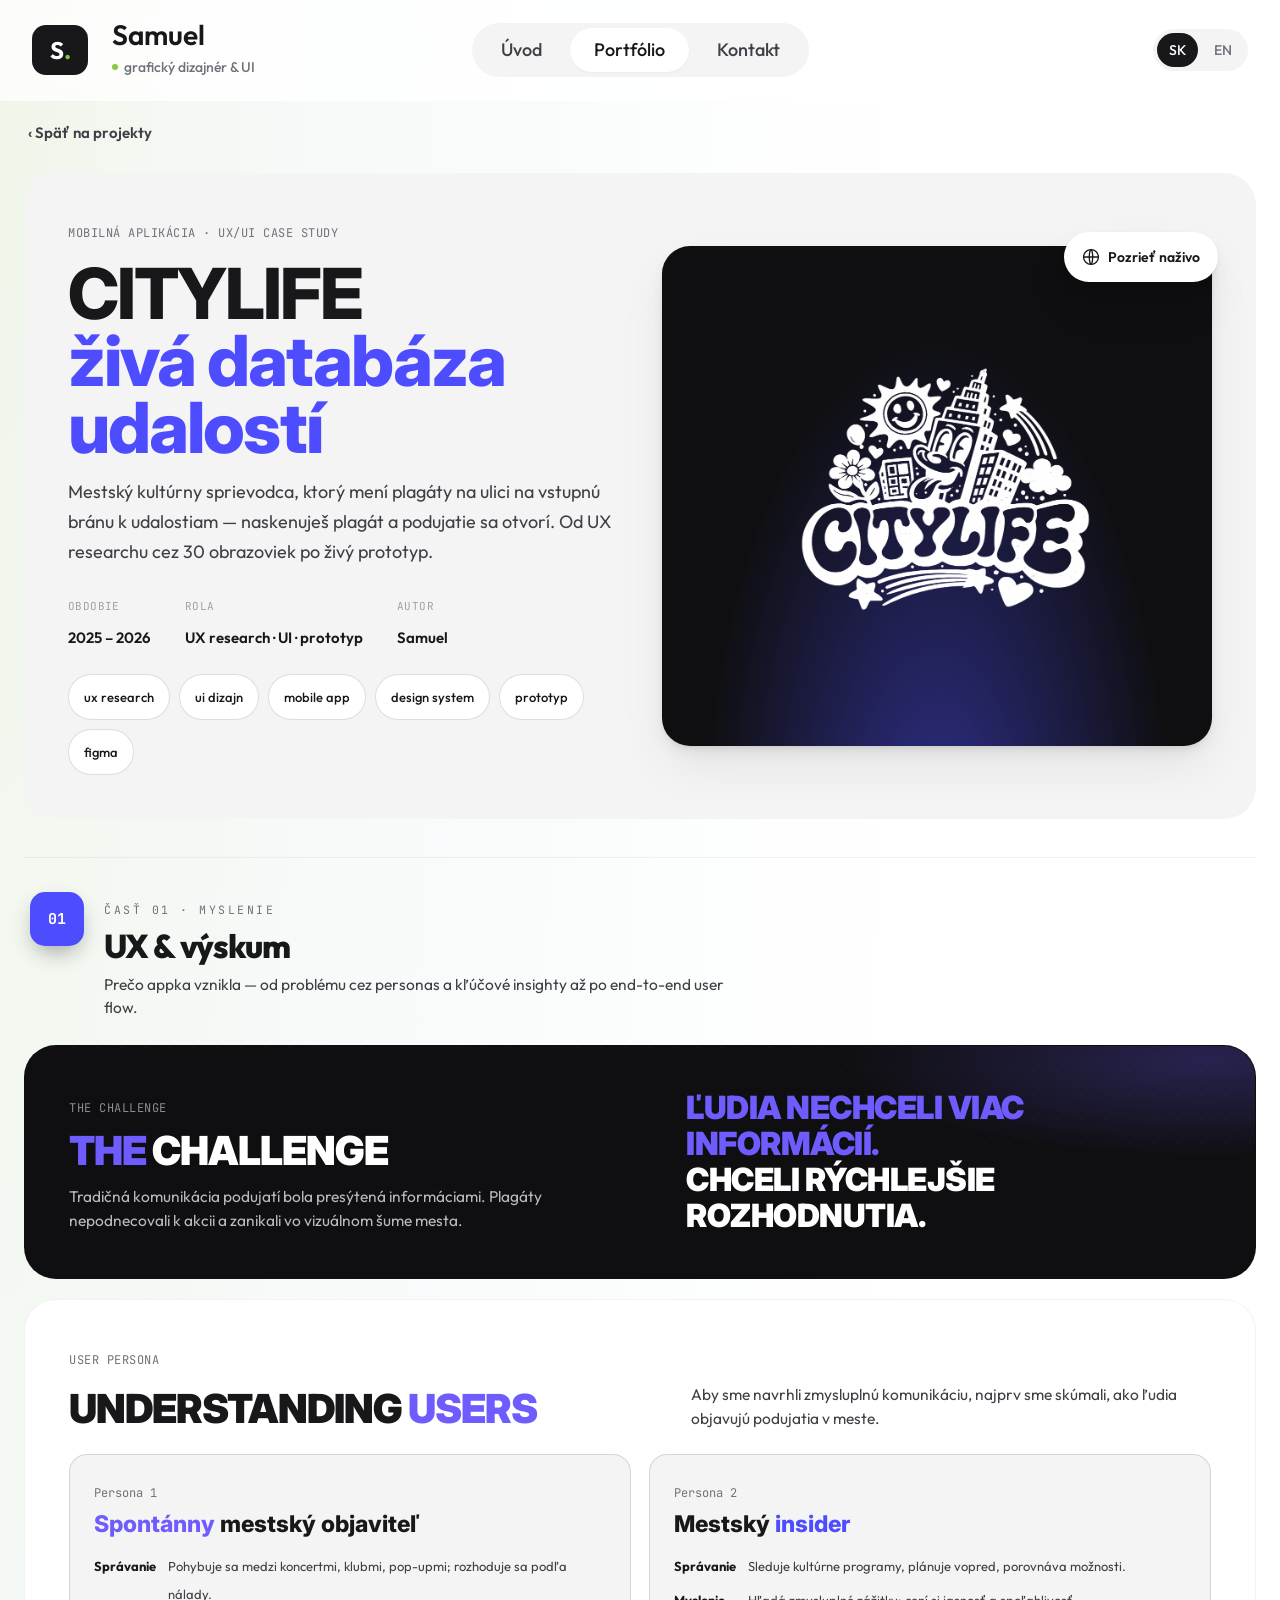
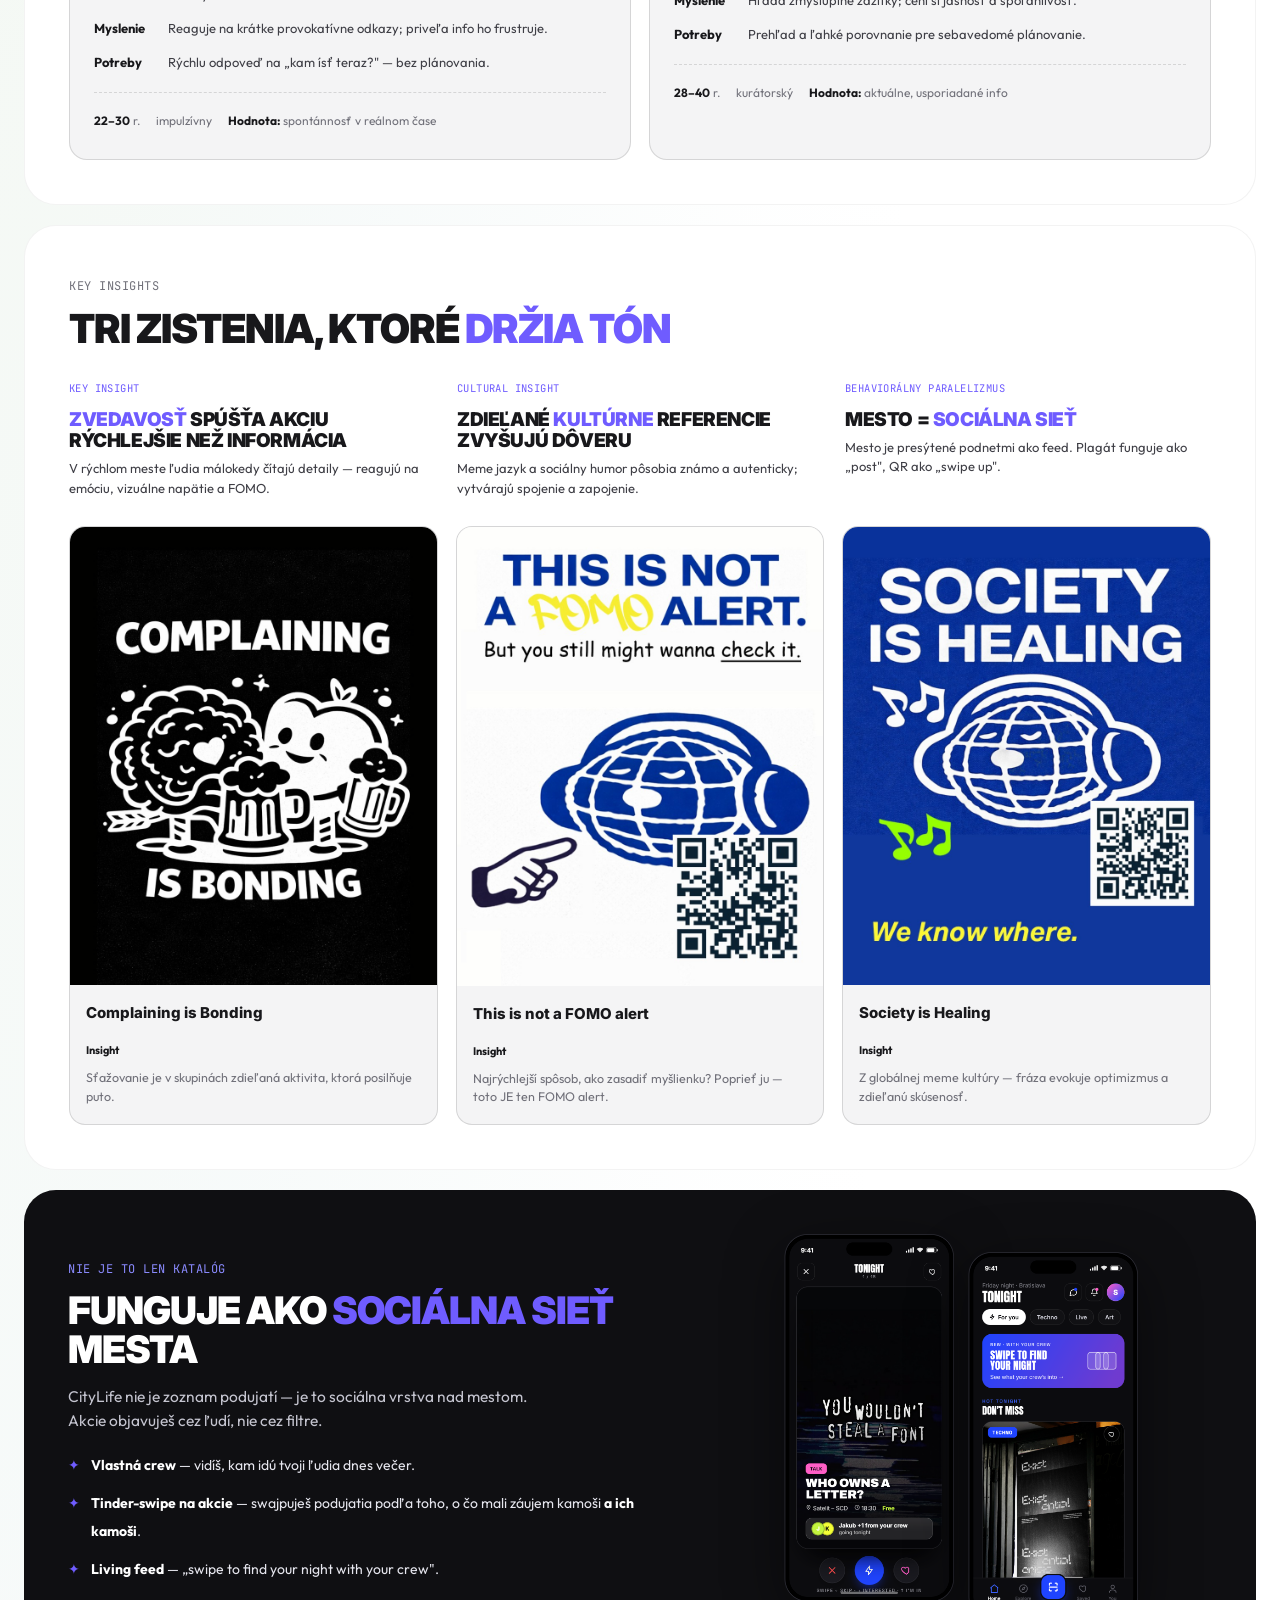
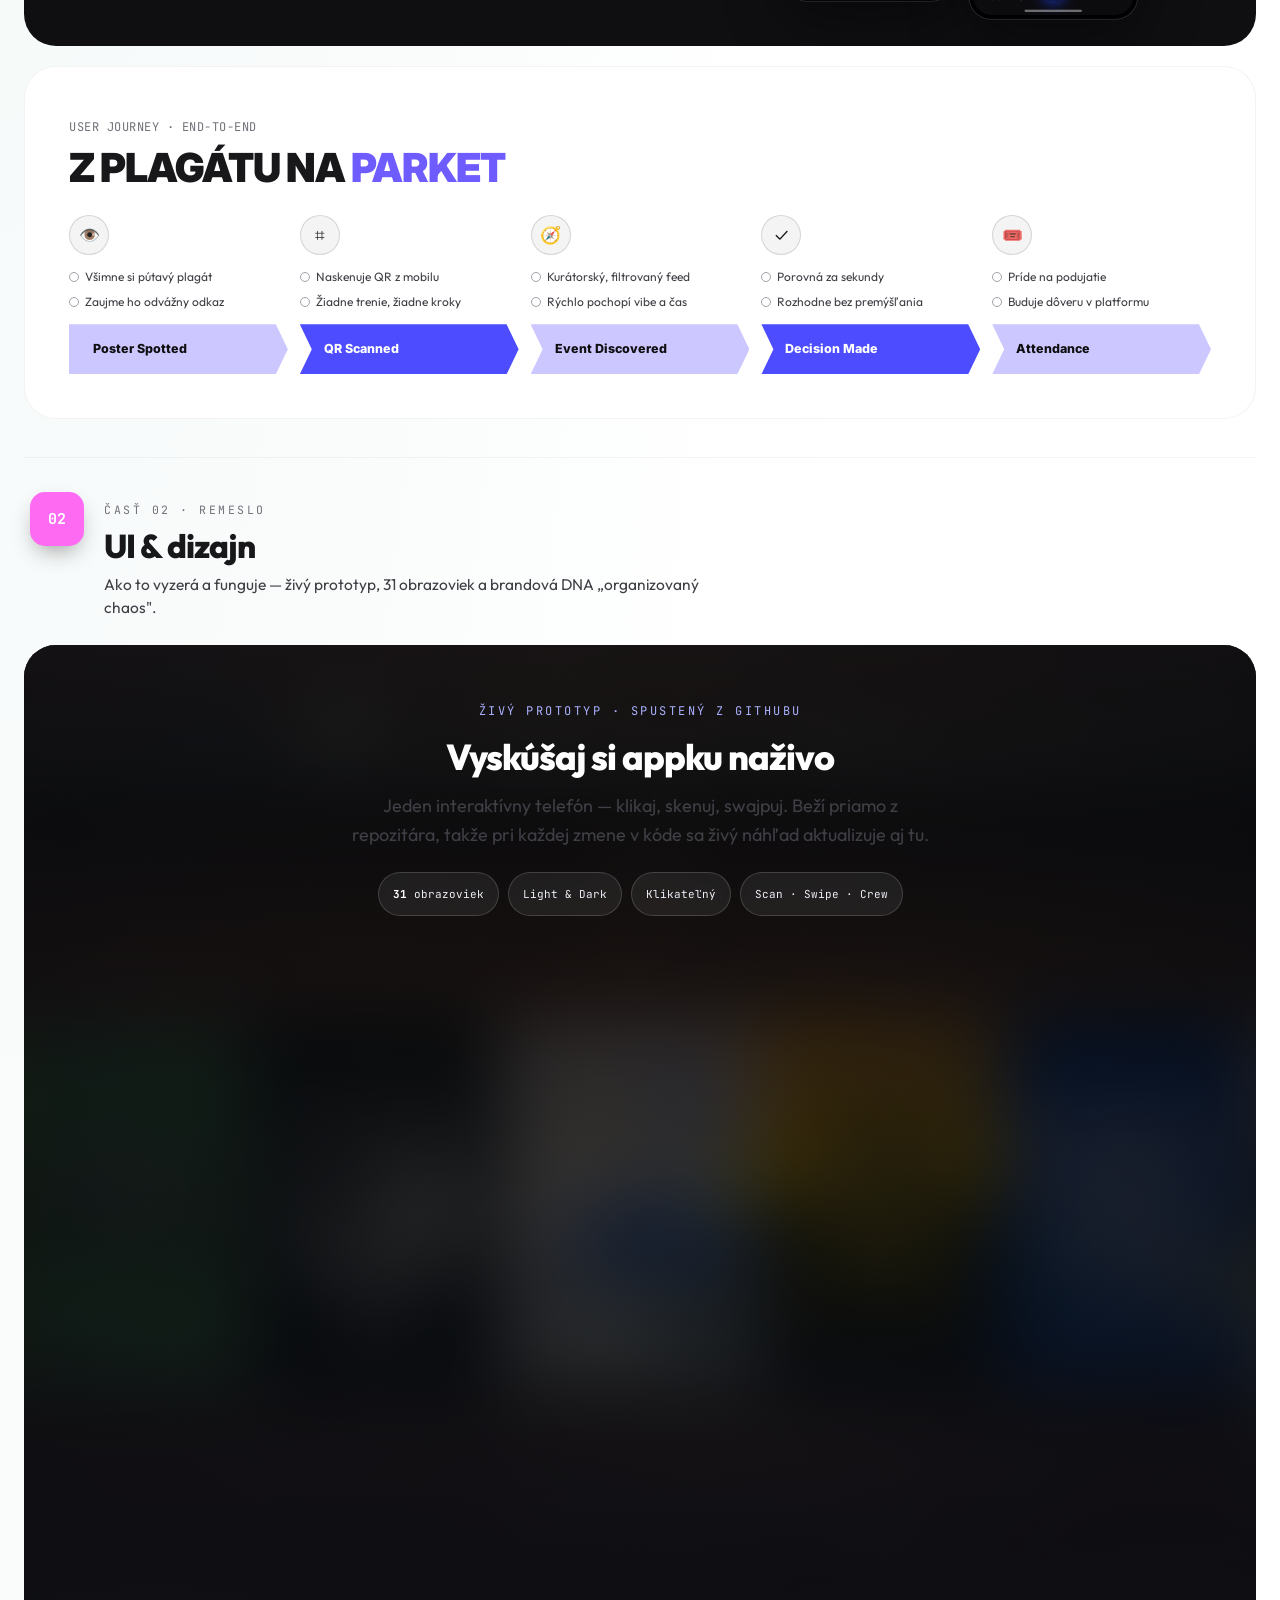
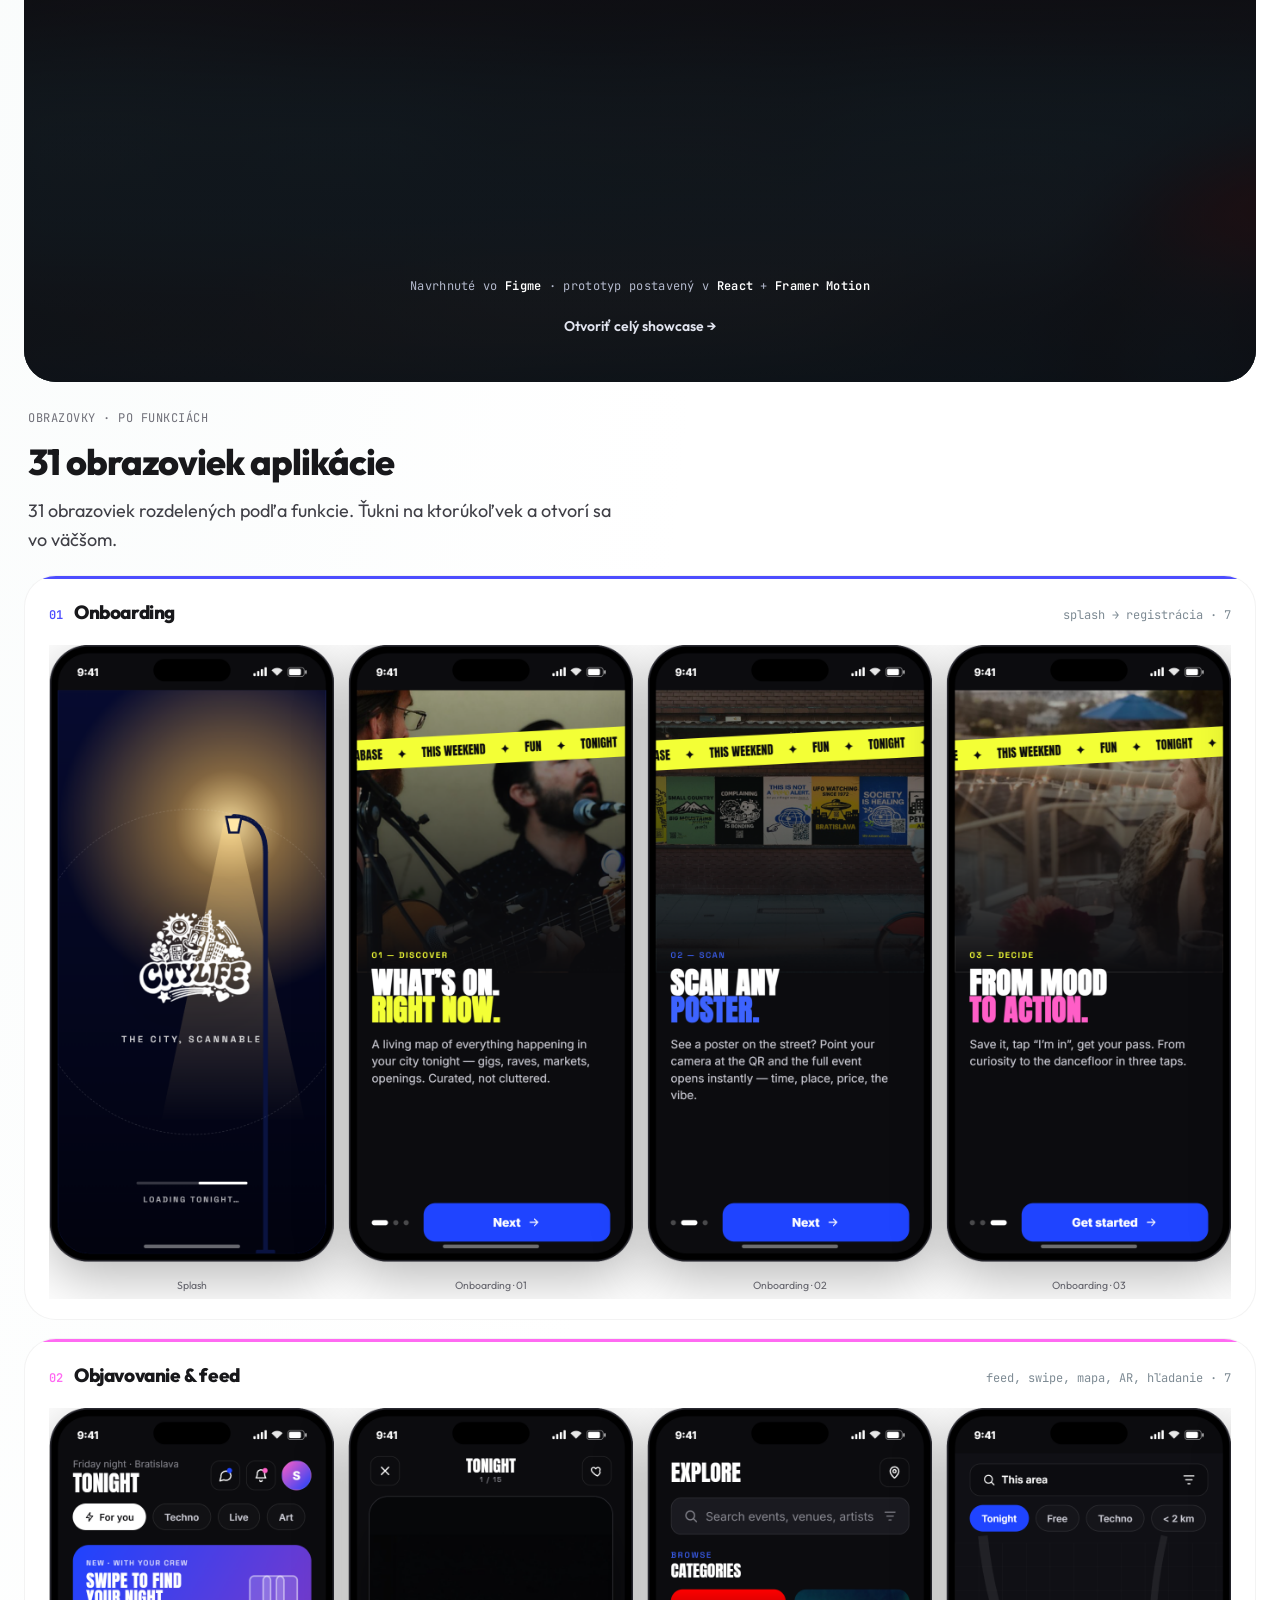
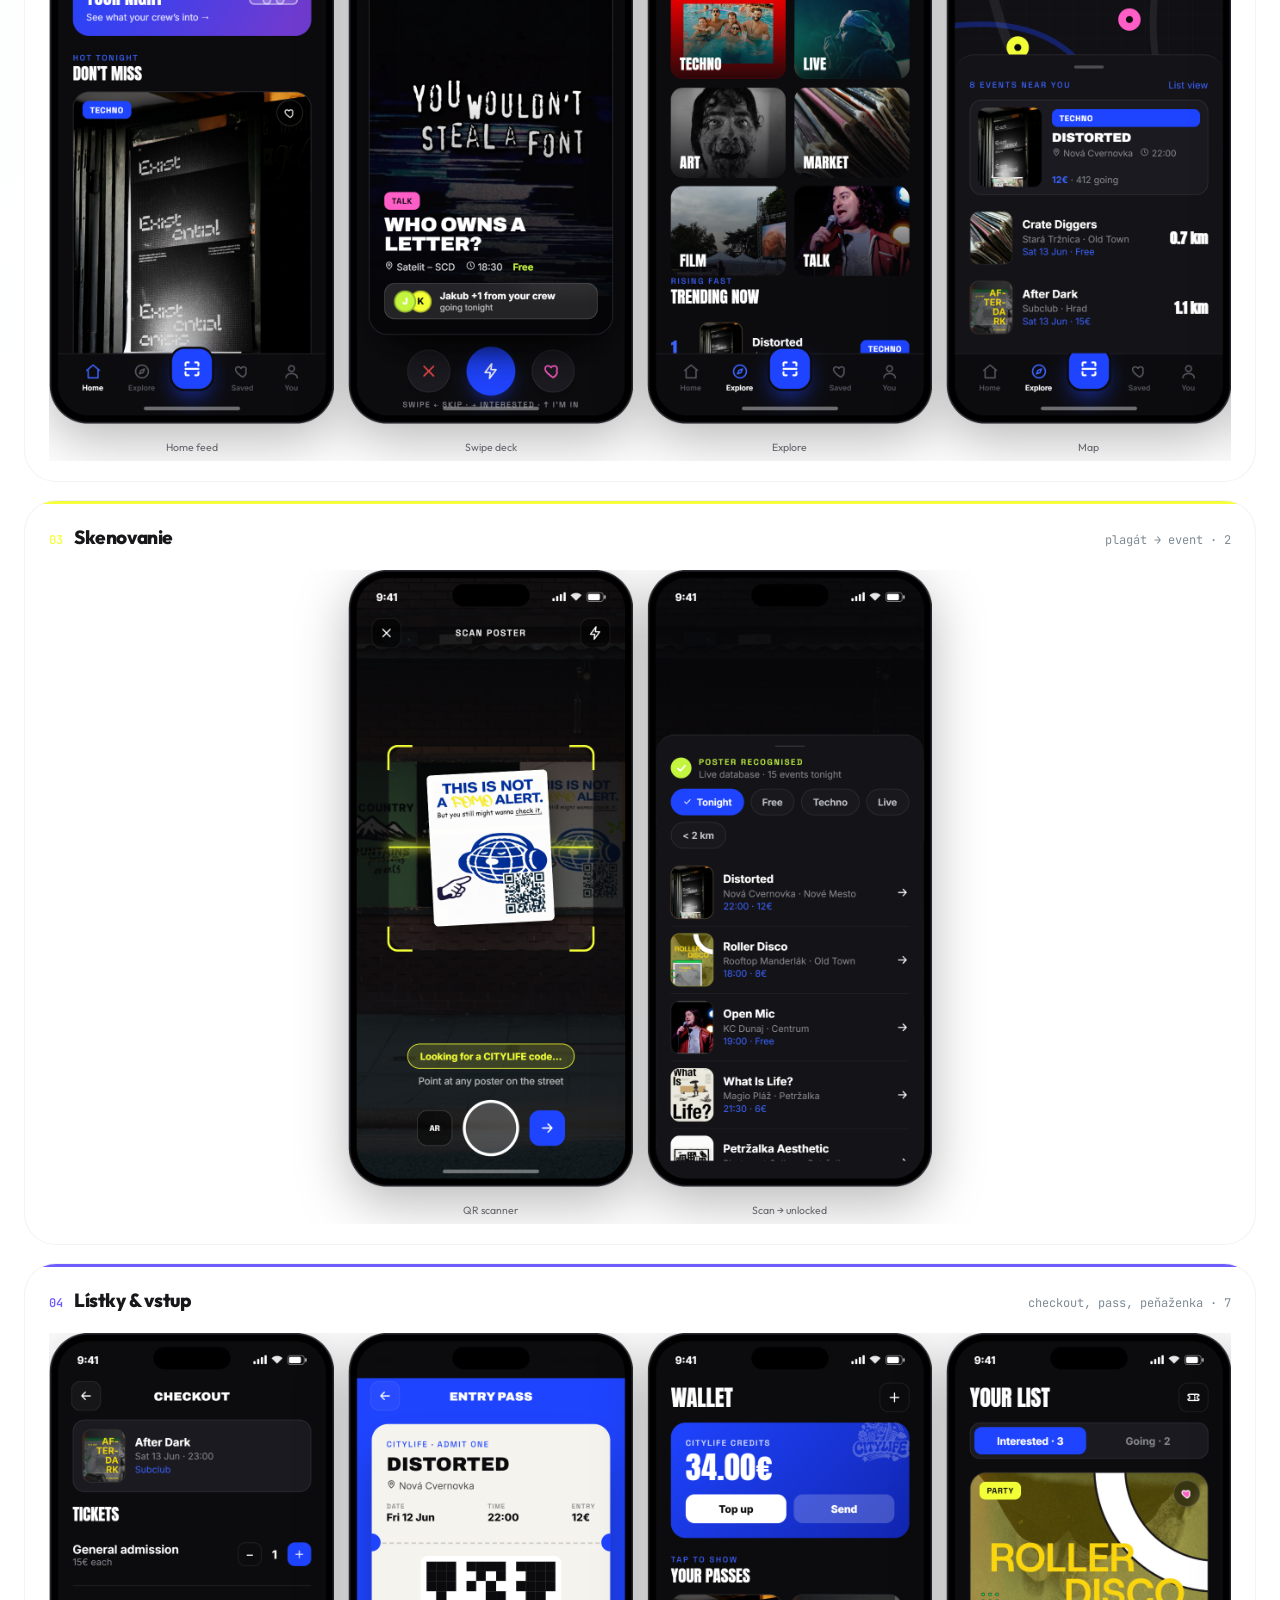
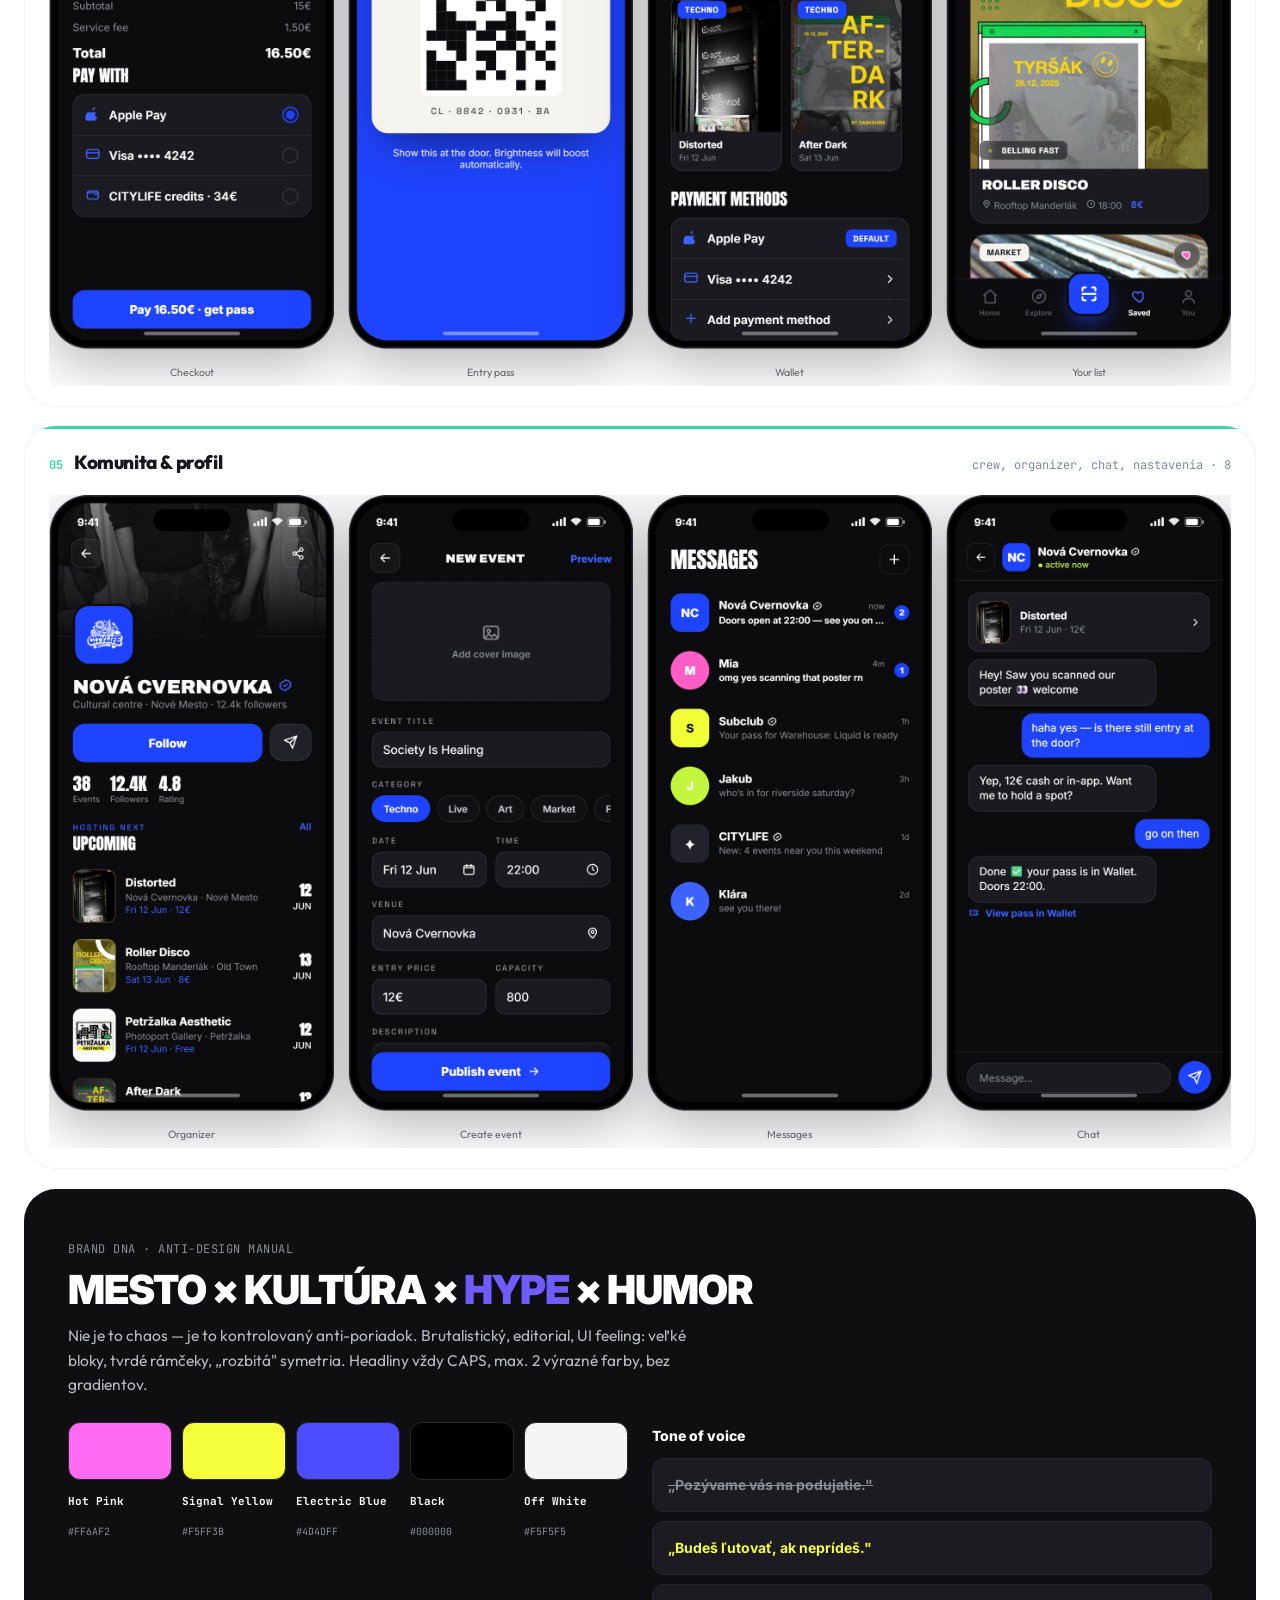
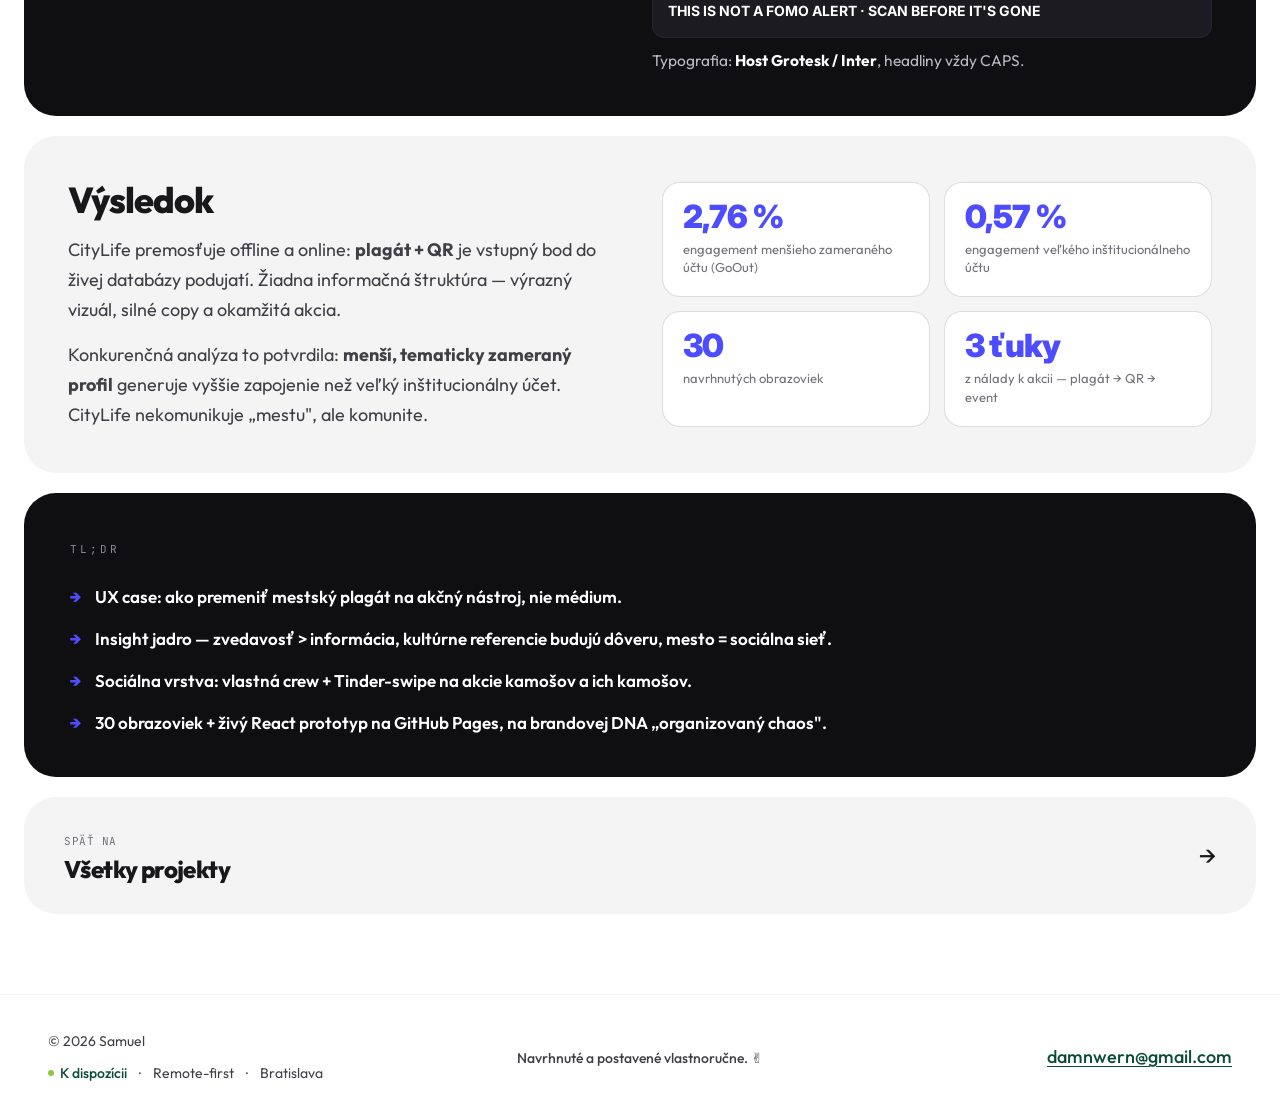
==== commit 73c18c78: "Realny obsah projektov, nove vizualy kariet a redizajn bento gridu - 4 placeholder projekty (MedFlee" ====
--- a/citylife.html
+++ b/citylife.html
@@ -1,4 +1,4 @@
-<!DOCTYPE html>
+﻿<!DOCTYPE html>
 <html lang="sk">
 <head>
   <meta charset="UTF-8" />
@@ -8,7 +8,7 @@
   <link rel="preconnect" href="https://fonts.googleapis.com" />
   <link rel="preconnect" href="https://fonts.gstatic.com" crossorigin />
   <link href="https://fonts.googleapis.com/css2?family=Outfit:wght@100..900&family=JetBrains+Mono:wght@400;500&family=Inter:wght@400;500;600;700;800;900&display=swap" rel="stylesheet" />
-  <link rel="stylesheet" href="styles.css" />
+  <link rel="stylesheet" href="styles.css?v=4" />
   <style>
     :root{ --cl-ink:#0F0F12; --cl-blue:#4D4DFF; --cl-pink:#FF6AF2; --cl-yellow:#F5FF3B; --cl-violet:#6f5cff; }
 
--- a/styles.css
+++ b/styles.css
@@ -407,6 +407,7 @@
 /* lightbox */
 .lightbox { position: fixed; inset: 0; z-index: 200; background: rgba(10,12,18,.93); backdrop-filter: blur(10px); display: flex; align-items: center; justify-content: center; animation: lbFade .2s ease; }
 .lightbox[hidden] { display: none; }
+[hidden] { display: none !important; } /* author display rules (flex/grid) inak prebijú hidden atribút */
 @keyframes lbFade { from { opacity: 0; } }
 .lightbox__img { max-height: 84vh; max-width: 86vw; border-radius: 28px; box-shadow: 0 30px 90px rgba(0,0,0,.55); }
 .lightbox__close { position: absolute; top: 20px; right: 26px; width: 46px; height: 46px; border-radius: 50%; border: 0; background: rgba(255,255,255,.12); color: #fff; font-size: 18px; cursor: pointer; transition: background .2s; }
@@ -482,3 +483,79 @@
   .page-footer__center, .page-footer__right { text-align: left; }
   .floating-cv { bottom: var(--gap-md); right: var(--gap-md); }
 }
+
+/* ===== Splash card visuals — CityLife & express.EMPIRIA ===== */
+.csplash-wrap, .esplash-wrap { display: flex; justify-content: center; width: 100%; }
+
+/* CityLife: 1:1 CSS port splash screenu z citylife-app (Splash + StreetLamp, cyklus 8.2 s).
+   Animácie stoja a spustia sa na hover karty. */
+.clsplash { position: relative; width: min(58%, 230px); aspect-ratio: 390 / 844; border-radius: 32px; overflow: hidden; background: linear-gradient(180deg, #4a68ff 0%, #2a45d6 100%); box-shadow: 0 0 0 7px #11131a, 0 0 0 8.5px #2b2e38, 0 28px 52px rgba(3, 7, 22, .6); display: flex; align-items: center; justify-content: center; }
+/* odchod kurzora: najprv plynulo zhasne lampa (.5s), potom sa rozvidní obloha (.9s s odkladom) */
+.clsplash .cl-night { position: absolute; inset: 0; background: linear-gradient(180deg, #070b30 0%, #02030f 100%); opacity: 0; transition: opacity .9s ease .35s; }
+.clsplash.play .cl-night { opacity: 1; transition: opacity .55s ease; }
+.clsplash .cl-lamp { position: absolute; inset: 0; width: 100%; height: 100%; }
+.clsplash .lampbit { opacity: 0; transition: opacity .5s ease; }
+.clsplash.play .lampbit { opacity: 1; transition: opacity .4s ease .45s; }
+.clsplash.play .lampcone { opacity: .85; }
+.clsplash .cl-ring { position: absolute; width: 115%; aspect-ratio: 1; border-radius: 50%; border: 1.5px dashed rgba(255,255,255,.14); }
+.clsplash.play .cl-ring { animation: clRing 42s linear infinite; }
+.clsplash .cl-center { position: relative; z-index: 2; display: flex; flex-direction: column; align-items: center; gap: 10px; transform: translateY(-8%); }
+.clsplash .cl-logo { width: 60%; filter: drop-shadow(0 6px 30px rgba(0,0,0,.25)); }
+.clsplash.play .cl-logo { animation: clFloat 5s ease-in-out infinite; }
+.clsplash .cl-tag { font-family: var(--font-mono, monospace); font-size: 7px; letter-spacing: .3em; text-transform: uppercase; color: rgba(255,255,255,.85); white-space: nowrap; }
+.clsplash .cl-loading { position: absolute; bottom: 7.5%; left: 0; right: 0; display: grid; place-items: center; gap: 8px; z-index: 2; }
+.clsplash .cl-bar { display: block; width: 38%; height: 3px; border-radius: 3px; background: rgba(255,255,255,.2); overflow: hidden; }
+.clsplash .cl-bar i { display: block; height: 100%; width: 55%; background: #fff; border-radius: 3px; transform: translateX(-110%); }
+.clsplash.play .cl-bar i { animation: clLoad 1.4s ease-in-out infinite; }
+.clsplash .cl-cap { font-family: var(--font-mono, monospace); font-size: 6px; letter-spacing: .22em; color: rgba(255,255,255,.7); }
+.clsplash .cl-notch { position: absolute; top: 7px; left: 50%; transform: translateX(-50%); width: 30%; height: 9px; border-radius: 6px; background: #06070d; z-index: 4; }
+.clsplash .cl-home { position: absolute; bottom: 5px; left: 50%; transform: translateX(-50%); width: 36%; height: 3px; border-radius: 3px; background: rgba(255,255,255,.8); z-index: 4; }
+@keyframes clRing { to { transform: rotate(360deg); } }
+@keyframes clLoad { 0% { transform: translateX(-100%); } 100% { transform: translateX(180%); } }
+@keyframes clFloat { 0%, 100% { transform: translateY(0); } 50% { transform: translateY(-4px); } }
+
+/* express.EMPIRIA: Bistro zoom-reveal splash — verný prototypu (boot/bootMasc/bootFlash) */
+.esplash { position: relative; width: min(50%, 215px); aspect-ratio: 9 / 19; background: #192B37; border-radius: 28px; overflow: hidden; display: flex; flex-direction: column; align-items: center; justify-content: center; box-shadow: 0 28px 52px -16px rgba(0,0,0,.55), inset 0 0 0 3px rgba(255,255,255,.07); }
+.esplash .dash { position: absolute; inset: 0; width: 100%; height: 100%; }
+.esplash .dash path { fill: none; stroke: rgba(255,255,255,.13); stroke-width: 3; stroke-dasharray: 8 14; stroke-linecap: round; }
+.esplash .lg { width: 46%; filter: brightness(0) invert(1); position: relative; z-index: 2; }
+.esplash .ms { width: 38%; margin-top: 9%; filter: brightness(0) invert(1); position: relative; z-index: 2; transform-origin: 50% 46%; will-change: transform, opacity; }
+.esplash .bar { position: absolute; bottom: 8.5%; width: 34%; height: 3px; border-radius: 3px; background: rgba(255,255,255,.16); overflow: hidden; z-index: 2; }
+.esplash .bar i { display: block; height: 100%; width: 0; background: #D7282E; border-radius: 3px; }
+.esplash .flash { position: absolute; inset: 0; background: #fff; opacity: 0; z-index: 5; pointer-events: none; }
+/* hover (.play) = okamžitý one-shot splash presne ako v appke: logo pop + maskot zoom-in + bar;
+   po odídení kurzora sa trieda zhodí → okamžite späť do úvodnej polohy */
+/* boot splash 1:1 ako hero na leumasdam.github.io/empiria-app (boot/bootMasc/bootBar/bootFlash, 2.6 s):
+   logo + maskot pop → bar sa naplní → maskot ZOOM cez celú obrazovku → biely flash → odhalí sa HOME screen appky.
+   Po odídení kurzora návrat na štart splashu. */
+.esplash .home { position: absolute; inset: 0; width: 100%; height: 100%; object-fit: cover; object-position: top; opacity: 0; z-index: 4; transition: opacity .2s ease; }
+.esplash.play .lg { animation: esLogoIn .14s cubic-bezier(.22, 1, .36, 1) both, esLogoHide .12s .3s ease both; }
+.esplash.play .ms { animation: esMascSplash .65s cubic-bezier(.66, 0, .86, .25) both; }
+.esplash.play .bar i { animation: esBarSplash .32s ease-out both; }
+.esplash.play .flash { animation: esFlashOnce .65s linear both; }
+.esplash.play .home { animation: esHomeIn .65s linear both; }
+@keyframes esLogoIn { 0% { opacity: 0; transform: translateY(9px); } 100% { opacity: 1; transform: none; } }
+@keyframes esLogoHide { to { opacity: 0; } }
+@keyframes esMascSplash {
+  0% { transform: scale(.62); opacity: 0; }
+  13% { transform: scale(.8); opacity: 1; }
+  46% { transform: scale(1.05); }
+  88%, 100% { transform: scale(17); opacity: 0; }
+}
+@keyframes esFlashOnce { 0%, 72% { opacity: 0; } 86% { opacity: 1; } 92% { opacity: 1; } 100% { opacity: 0; } }
+@keyframes esHomeIn { 0%, 84% { opacity: 0; } 92%, 100% { opacity: 1; } }
+@keyframes esBarSplash { 0% { width: 0; } 100% { width: 100%; } }
+/* Goldstein — laptop mockup, bez browser lišty; mandala priletí z pravého okraja celej karty s jemným spinom */
+.gshot2 { background: #b4502a; }
+.case-card .g-mandala2 { position: absolute; top: 48%; right: 0; width: 30%; height: auto; opacity: 0; transform: translate(135%, -50%) rotate(-130deg); transition: transform .85s cubic-bezier(.22, 1, .36, 1), opacity .35s ease; filter: drop-shadow(0 12px 30px rgba(60, 20, 0, .4)); z-index: 2; pointer-events: none; }
+.case-card:hover .g-mandala2 { opacity: 1; transform: translate(34%, -50%) rotate(0deg); }
+
+@media (prefers-reduced-motion: reduce) {
+  .clsplash *, .esplash *, .case-card .g-mandala2 { animation: none !important; transition: none !important; }
+  .case-card .g-mandala2 { opacity: 1; transform: translate(34%, -50%); }
+}
+
+/* Bento: na užších šírkach zruš ručné grid pozície (inak pretečú do neexistujúcich stĺpcov) */
+@media (max-width: 1024px) {
+  .bento-grid > * { grid-column: auto !important; grid-row: auto !important; }
+}
